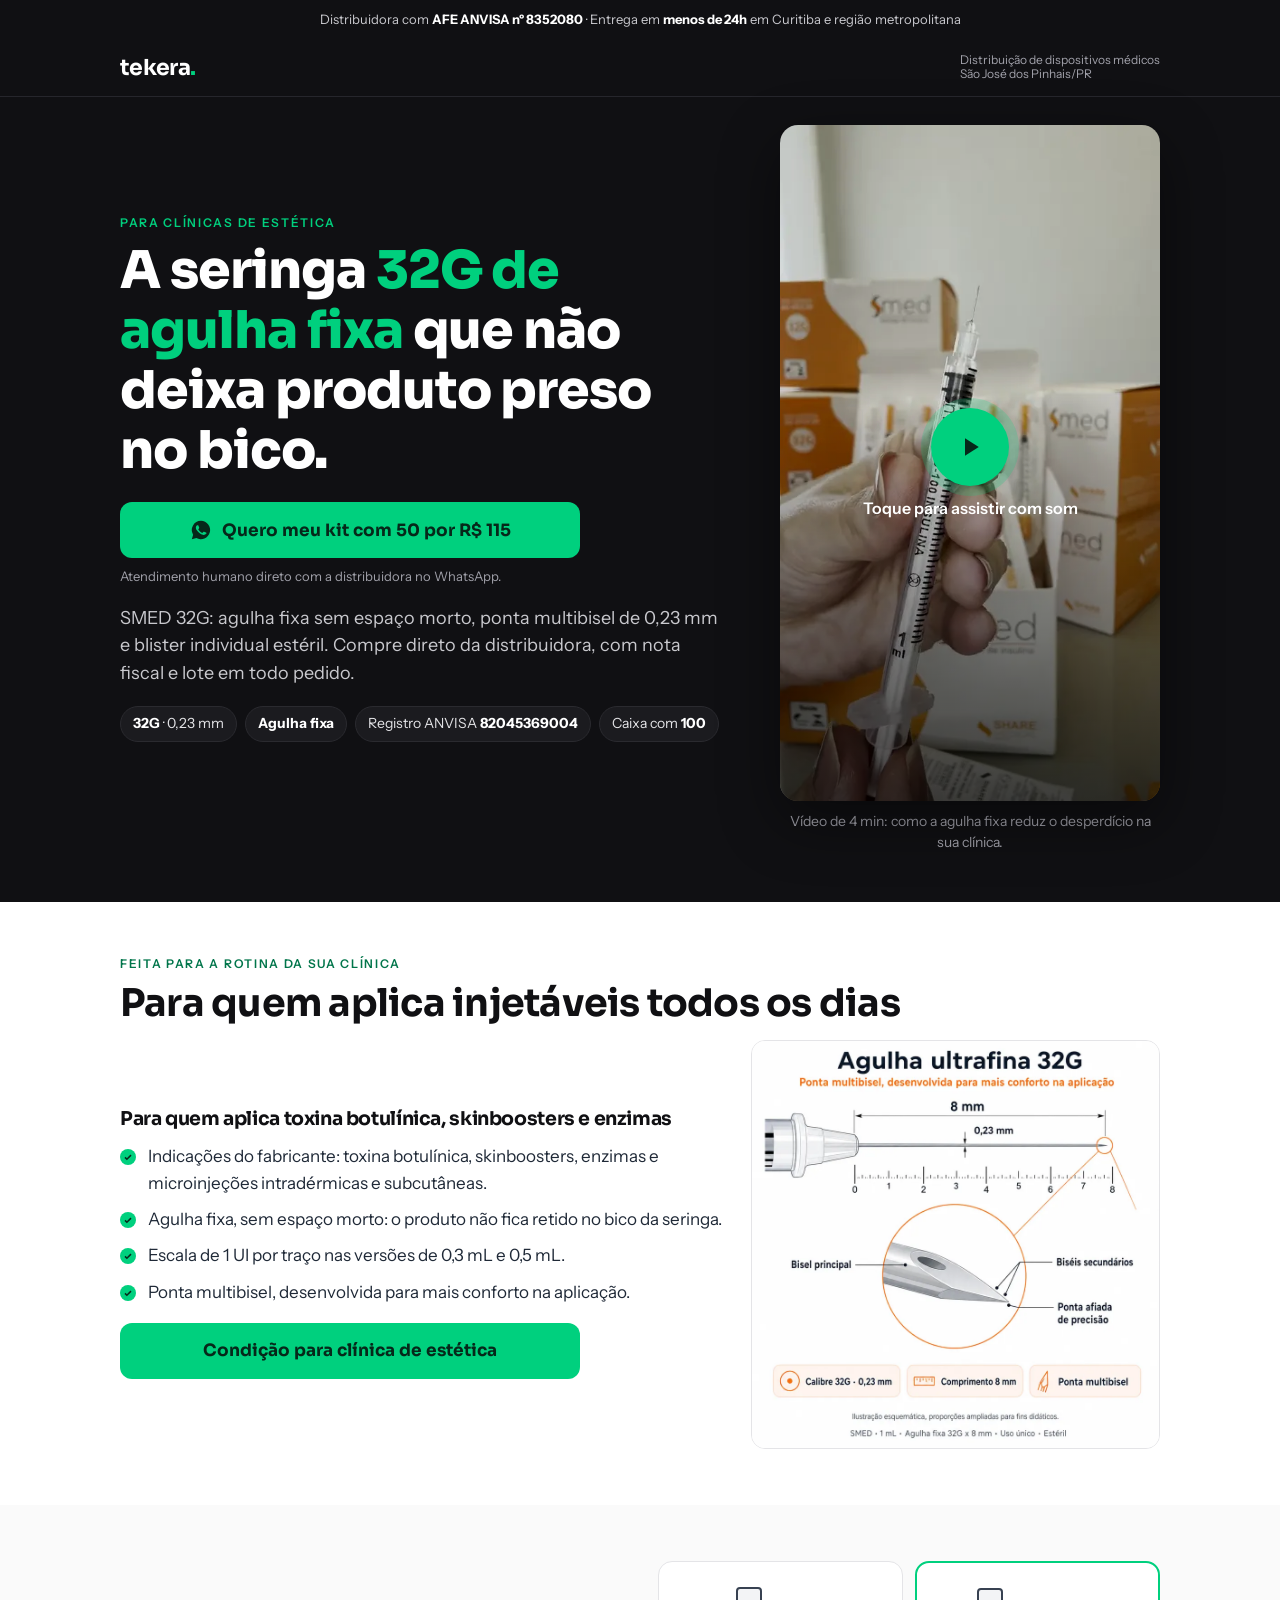
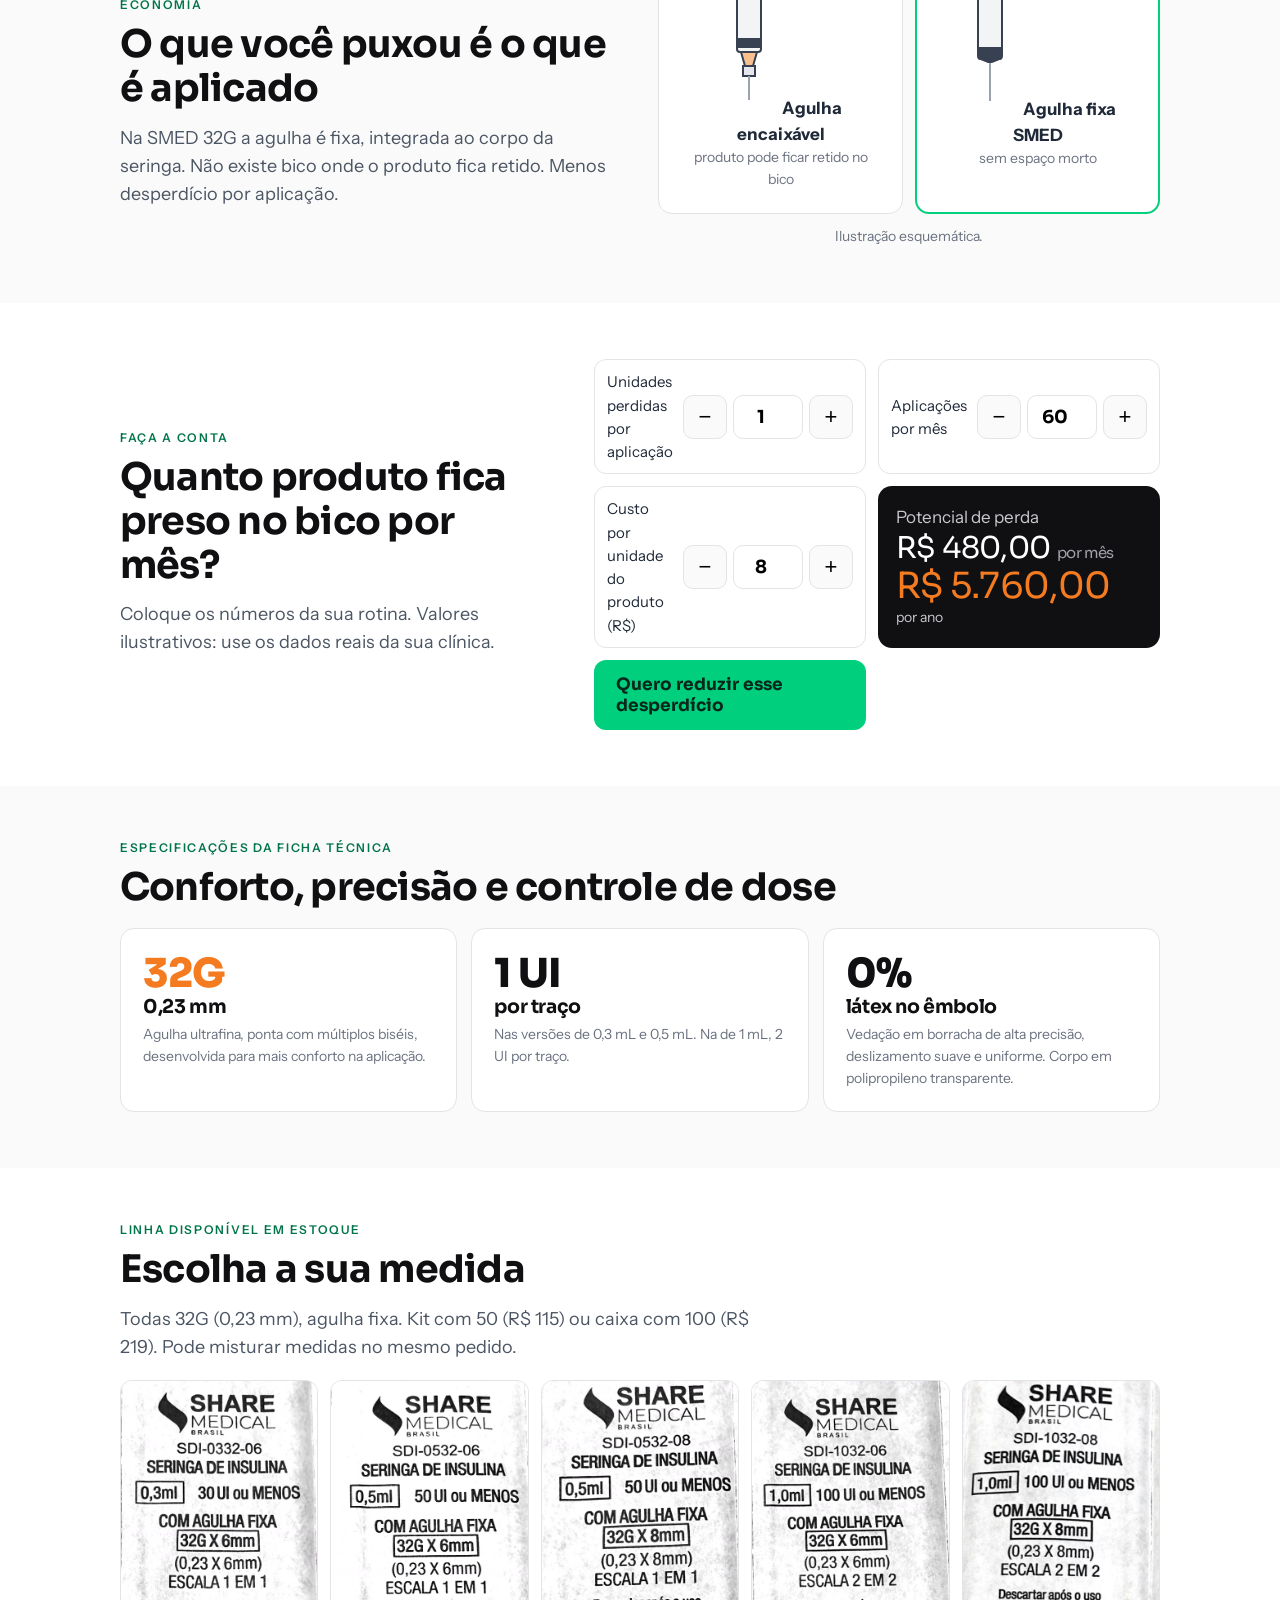
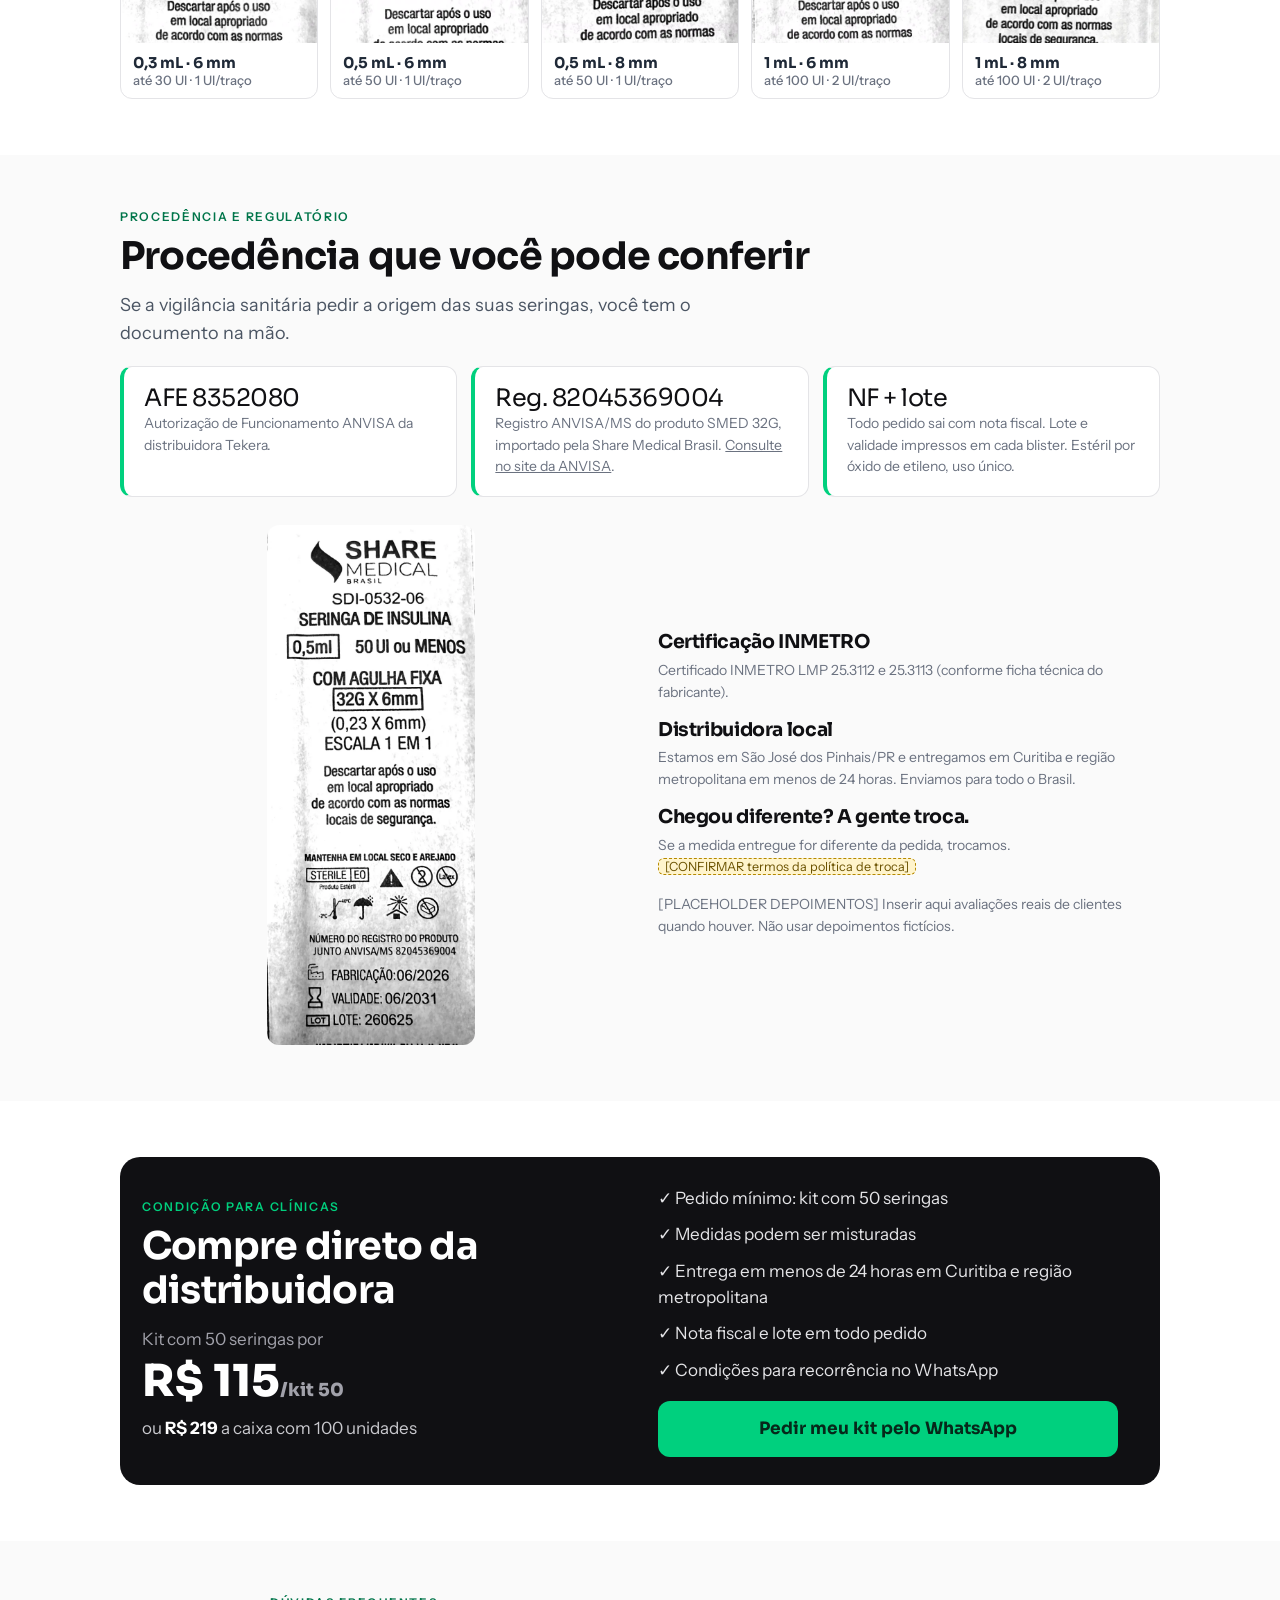
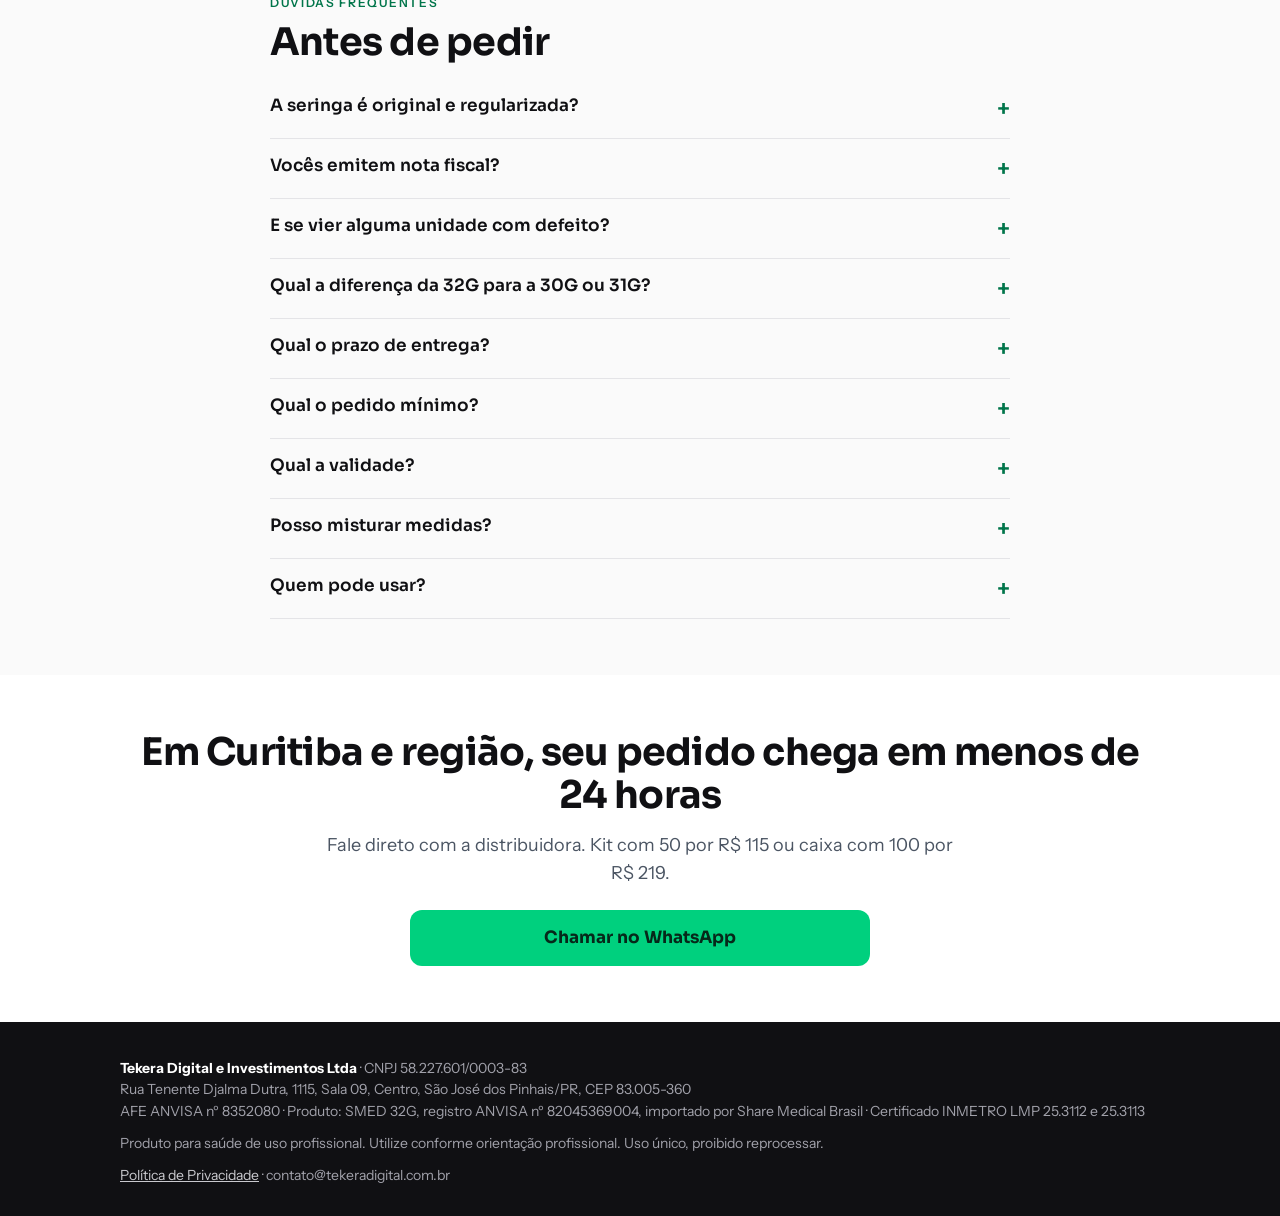
==== seringas/index.html @ 7190fa01 "Tekera + VSL Serignas VSL Seringas" ====
<!doctype html>
<html lang="pt-BR">
<head>
<meta charset="utf-8">
<meta name="viewport" content="width=device-width, initial-scale=1, viewport-fit=cover">
<title>Seringa SMED 32G com agulha fixa para clínicas de estética | Tekera</title>
<meta name="description" content="Seringa SMED 32G com agulha fixa, sem espaço morto. Distribuidora com AFE ANVISA em São José dos Pinhais/PR. Kit com 50 por R$ 115. Entrega em menos de 24 horas em Curitiba e região.">
<!-- Remova a linha abaixo quando sair da fase de teste -->
<meta name="robots" content="noindex, nofollow">
<meta property="og:title" content="Seringa SMED 32G com agulha fixa | Tekera">
<meta property="og:description" content="Agulha fixa 32G, sem espaço morto. Distribuidora com AFE ANVISA. Atendimento B2B no WhatsApp.">
<meta property="og:image" content="https://tekeradigital.com.br/seringas/assets/og-image.jpg">
<meta property="og:type" content="website">
<meta name="theme-color" content="#101013">
<link rel="preconnect" href="https://fonts.googleapis.com"><link rel="preconnect" href="https://fonts.gstatic.com" crossorigin>
<link href="https://fonts.googleapis.com/css2?family=Sora:wght@600;700;800&family=Instrument+Sans:wght@400;500;600&display=swap" rel="stylesheet">
<link rel="preload" as="image" href="assets/video-poster.webp">

<!-- ============ CONFIGURAÇÃO (edite só aqui) ============ -->
<script>
window.TEKERA = {
  whatsappNumber: "5541984859696",   // formato 55DDDNUMERO
  video: { provider: "youtube", id: "i_H6yzQlGIk" }, // VSL vertical 1080x1920, 4min29s, YouTube não listado
  metaPixelId: "1822961628838869",   // Pixel Tekera VSL
  ga4Id: "",                         // opcional, ex.: "G-XXXXXXX"
  mensagens: {
    geral:    "Olá! Tenho clínica de estética e quero o kit com 50 seringas SMED 32G (R$ 115).",
    estetica: "Olá! Tenho clínica de estética e quero o kit com 50 seringas SMED 32G (R$ 115)."
  }
};
</script>
<!-- ============ META PIXEL (carrega só se metaPixelId estiver preenchido) ============ -->
<script>
(function(){var id=window.TEKERA.metaPixelId;if(!id)return;
!function(f,b,e,v,n,t,s){if(f.fbq)return;n=f.fbq=function(){n.callMethod?n.callMethod.apply(n,arguments):n.queue.push(arguments)};if(!f._fbq)f._fbq=n;n.push=n;n.loaded=!0;n.version='2.0';n.queue=[];t=b.createElement(e);t.async=!0;t.src=v;s=b.getElementsByTagName(e)[0];s.parentNode.insertBefore(t,s)}(window,document,'script','https://connect.facebook.net/en_US/fbevents.js');
fbq('init',id);fbq('track','PageView');})();
</script>
<!-- GA4 opcional: carregado pelo script no fim da página se ga4Id estiver preenchido -->

<style>
:root{--ink:#101013;--ink2:#1B1B1F;--text:#1F2937;--text2:#4B5563;--muted:#6B7280;--line:#E4E4E7;--soft:#FAFAFA;
--green:#00D07E;--green-d:#00754A;--orange:#F47B20;--orange-l:#FEF0E6;--r:14px}
*{box-sizing:border-box;margin:0;padding:0}
html{scroll-behavior:smooth;-webkit-text-size-adjust:100%}
body{font-family:'Instrument Sans',system-ui,-apple-system,Segoe UI,Roboto,sans-serif;color:var(--text);background:#fff;line-height:1.55;font-size:17px;padding-bottom:84px}
h1,h2,h3,.num{font-family:'Sora',system-ui,sans-serif;color:var(--ink);line-height:1.15;letter-spacing:-.02em}
h2{font-size:clamp(26px,5.5vw,38px);margin-bottom:14px}
h3{font-size:19px;margin-bottom:6px}
img{max-width:100%;height:auto;display:block}
a{color:inherit}
.wrap{max-width:1080px;margin:0 auto;padding:0 20px}
section{padding:56px 0}
.eyebrow{font:600 12px/1 'Instrument Sans',sans-serif;letter-spacing:.14em;text-transform:uppercase;color:var(--green-d);margin-bottom:12px;display:block}
.lead{color:var(--text2);font-size:18px;max-width:640px}
.ph{background:#FFF4CC;border:1px dashed #B58900;color:#6B5200;border-radius:6px;padding:0 6px;font-size:.9em;white-space:nowrap}
/* topbar */
.top{background:var(--ink);color:#C9C9CE;font-size:13px;text-align:center;padding:9px 12px}
.top b{color:#fff}
.nav{background:var(--ink);border-bottom:1px solid #26262C}
.nav .wrap{display:flex;align-items:center;justify-content:space-between;height:58px}
.logo{font:700 22px 'Sora',sans-serif;color:#fff;text-decoration:none;letter-spacing:-.03em}
.logo span{color:var(--green)}
.nav small{color:#A1A1AA;font-size:12px;display:block;line-height:1.2}
/* hero */
.hero{background:var(--ink);color:#E4E4E7;padding:28px 0 48px}
.hero .grid{display:grid;gap:22px;align-items:center}
.hero h1{color:#fff;font-size:clamp(30px,7.2vw,52px);font-weight:800}
.hero h1 em{font-style:normal;color:var(--green)}
.hero p.sub{color:#C9C9CE;font-size:18px;margin:14px 0 18px}
.chips{display:flex;flex-wrap:wrap;gap:8px;margin-bottom:20px}
.chip{border:1px solid #2A2A2F;background:var(--ink2);color:#E4E4E7;border-radius:999px;padding:6px 12px;font-size:14px}
.chip b{color:#fff}
.player{position:relative;width:100%;max-width:min(100%,calc(56svh * 9 / 16));margin:0 auto;aspect-ratio:9/16;border-radius:18px;overflow:hidden;background:#000;box-shadow:0 20px 60px rgba(0,0,0,.45)}
.player img{width:100%;height:100%;object-fit:cover;object-position:center;opacity:.85}
.player button{position:absolute;inset:0;border:0;background:linear-gradient(180deg,rgba(0,0,0,0) 40%,rgba(0,0,0,.7));cursor:pointer;color:#fff;display:flex;flex-direction:column;align-items:center;justify-content:center;gap:12px;font:600 16px 'Instrument Sans',sans-serif}
.play{width:78px;height:78px;border-radius:50%;background:var(--green);display:grid;place-items:center;box-shadow:0 0 0 10px rgba(0,208,126,.2)}
.player iframe{position:absolute;inset:0;width:100%;height:100%;border:0}
.vnote{color:#A1A1AA;font-size:14px;text-align:center;margin-top:10px}
/* buttons */
.btn{display:flex;align-items:center;justify-content:center;gap:10px;min-height:56px;padding:14px 22px;border-radius:12px;background:var(--green);color:#06281A;font:700 17px 'Sora',sans-serif;text-decoration:none;border:0;cursor:pointer;width:100%;max-width:460px;transition:transform .15s}
.btn:hover{transform:translateY(-1px)}
.btn svg{flex:none}
.btn.ghost{background:transparent;color:var(--ink);border:1.5px solid var(--ink)}
.micro{font-size:13px;color:#A1A1AA;margin-top:8px}
/* cards */
.cards{display:grid;gap:14px}
.card{border:1px solid var(--line);border-radius:var(--r);padding:22px;background:#fff}
.card .num{font-size:40px;font-weight:800}
.card .num.o{color:var(--orange)}
.muted{color:var(--muted);font-size:14px}
.soft{background:var(--soft)}
.pane{display:none}.pane.on{display:grid}
.pane{gap:18px;grid-template-columns:1fr}
.pane ul{list-style:none;display:grid;gap:10px;margin:12px 0 18px}
.pane li{padding-left:28px;position:relative}
.pane li:before{content:"";position:absolute;left:0;top:6px;width:16px;height:16px;border-radius:50%;background:var(--green) url("data:image/svg+xml,%3Csvg xmlns='http://www.w3.org/2000/svg' viewBox='0 0 16 16'%3E%3Cpath d='M4 8.5l2.5 2.5L12 5.5' stroke='%2306281A' stroke-width='2' fill='none'/%3E%3C/svg%3E") center/12px no-repeat}
/* compare */
.cmp{display:grid;grid-template-columns:1fr 1fr;gap:12px}
.cmp .card{text-align:center}
.cmp svg{margin:0 auto 10px}
.cmp .good{border:2px solid var(--green)}
/* specs */
.sizes{display:grid;grid-template-columns:repeat(2,1fr);gap:12px}
.size{border:1px solid var(--line);border-radius:12px;overflow:hidden;background:#fff}
.size img{aspect-ratio:3/4;object-fit:cover;object-position:top;width:100%}
.size div{padding:10px 12px;font:700 15px 'Sora',sans-serif}
.size small{display:block;font:500 13px 'Instrument Sans',sans-serif;color:var(--muted)}
/* authority */
.auth{display:grid;gap:14px}
.seal{border:1px solid var(--line);border-left:4px solid var(--green);border-radius:12px;padding:18px 20px;background:#fff}
.seal .num{font-size:24px}
/* offer */
.offer{background:var(--ink);color:#E4E4E7;border-radius:20px;padding:28px 22px}
.offer h2{color:#fff}
.price{font:800 44px 'Sora',sans-serif;color:#fff}
.offer table{width:100%;border-collapse:collapse;margin:16px 0;font-size:15px}
.offer td,.offer th{padding:10px 8px;border-bottom:1px solid #2A2A2F;text-align:left}
.offer th{color:#A1A1AA;font-weight:500;font-size:13px}
/* faq */
details{border-bottom:1px solid var(--line);padding:16px 0}
summary{font:600 17px 'Sora',sans-serif;color:var(--ink);cursor:pointer;list-style:none;display:flex;justify-content:space-between;gap:12px}
summary:after{content:"+";font-size:22px;color:var(--green-d)}
details[open] summary:after{content:"–"}
details p{margin-top:10px;color:var(--text2)}
/* calc */
.calc{display:grid;gap:12px}
.field{display:flex;align-items:center;justify-content:space-between;gap:10px;border:1px solid var(--line);border-radius:12px;padding:10px 12px;background:#fff}
.field label{font-size:15px}
.step{display:flex;align-items:center;gap:6px}
.step button{width:44px;height:44px;border-radius:10px;border:1px solid var(--line);background:var(--soft);font-size:22px;cursor:pointer}
.step input{width:70px;height:44px;text-align:center;font:700 18px 'Sora',sans-serif;border:1px solid var(--line);border-radius:10px}
.result{border-radius:14px;background:var(--ink);color:#C9C9CE;padding:18px}
.result .num{color:#fff;font-size:30px}
.result .num.y{color:var(--orange);font-size:36px}
/* footer */
footer{background:var(--ink);color:#A1A1AA;font-size:14px;padding:36px 0 30px}
footer b{color:#fff}
footer a{color:#C9C9CE}
/* sticky */
.sticky{position:fixed;left:8px;right:8px;bottom:max(8px,env(safe-area-inset-bottom));z-index:50;transition:transform .25s,opacity .25s}
.sticky .btn{max-width:none;box-shadow:0 10px 30px rgba(0,0,0,.25)}
.sticky.hide{transform:translateY(130%);opacity:0;pointer-events:none}
@media(min-width:860px){
  body{padding-bottom:0}
  .hero .grid{grid-template-columns:1fr 380px;column-gap:56px;grid-template-areas:'t v' 'c v'}.hero .player{max-width:380px}.hero .hc .sub{margin-top:18px}.hero .ht{grid-area:t;align-self:end}.hero .hv{grid-area:v}.hero .hc{grid-area:c;align-self:start}
  .cards.c3{grid-template-columns:repeat(3,1fr)}
  .pane{grid-template-columns:1.2fr .8fr;align-items:center}
  .sizes{grid-template-columns:repeat(5,1fr)}
  .auth{grid-template-columns:1fr 1fr 1fr}
  .two{display:grid;grid-template-columns:1fr 1fr;gap:36px;align-items:center}
  .calc{grid-template-columns:1fr 1fr}
  .sticky{left:auto;right:24px;bottom:24px;width:340px}
}
@media(prefers-reduced-motion:reduce){*{transition:none!important;scroll-behavior:auto!important}}
</style>
</head>
<body>

<div class="top">Distribuidora com <b>AFE ANVISA nº 8352080</b> · Entrega em <b>menos de 24h</b> em Curitiba e região metropolitana</div>
<header class="nav"><div class="wrap">
  <a class="logo" href="https://tekeradigital.com.br">tekera<span>.</span></a>
  <small>Distribuição de dispositivos médicos<br>São José dos Pinhais/PR</small>
</div></header>

<!-- HERO + VSL -->
<section class="hero" id="topo">
 <div class="wrap grid">
  <div class="ht">
   <span class="eyebrow" style="color:var(--green)">Para clínicas de estética</span>
   <h1>A seringa <em>32G de agulha fixa</em> que não deixa produto preso no bico.</h1>
  </div>
  <div class="hv">
   <div class="player" id="player">
     <img src="assets/video-poster.webp" width="540" height="960" alt="Seringa SMED 32G na mão, com caixas ao fundo" fetchpriority="high">
     <button type="button" id="playbtn" aria-label="Assistir ao vídeo"><span class="play"><svg width="30" height="30" viewBox="0 0 24 24" fill="#06281A"><path d="M8 5v14l11-7z"/></svg></span>Toque para assistir com som</button>
   </div>
   <p class="vnote">Vídeo de 4 min: como a agulha fixa reduz o desperdício na sua clínica.</p>
  </div>
  <div class="hc">
   <a class="btn" id="cta-hero" data-publico="geral" href="#" target="_blank" rel="noopener">
     <svg width="22" height="22" viewBox="0 0 24 24" fill="#06281A" aria-hidden="true"><path d="M12 2a10 10 0 0 0-8.6 15.1L2 22l5-1.3A10 10 0 1 0 12 2zm5.3 14.1c-.2.6-1.3 1.2-1.8 1.2-.5.1-1 .2-3.3-.7-2.8-1.1-4.5-4-4.7-4.2-.1-.2-1.1-1.5-1.1-2.9s.7-2 1-2.3c.2-.3.5-.3.7-.3h.5c.2 0 .4 0 .6.5l.8 2c.1.2.1.4 0 .5l-.4.6-.4.4c-.1.2-.3.3-.1.6.2.3.8 1.3 1.7 2.1 1.2 1 2.1 1.4 2.4 1.5.3.1.5.1.6-.1l.9-1c.2-.3.4-.2.7-.1l2 .9c.3.1.5.2.5.3.1.2.1.6-.1 1z"/></svg>
     Quero meu kit com 50 por R$ 115</a>
   <p class="micro">Atendimento humano direto com a distribuidora no WhatsApp.</p>
   <p class="sub">SMED 32G: agulha fixa sem espaço morto, ponta multibisel de 0,23 mm e blister individual estéril. Compre direto da distribuidora, com nota fiscal e lote em todo pedido.</p>
   <div class="chips"><span class="chip"><b>32G</b> · 0,23 mm</span><span class="chip"><b>Agulha fixa</b></span><span class="chip">Registro ANVISA <b>82045369004</b></span><span class="chip">Caixa com <b>100</b></span></div>

  </div>
 </div>
</section>

<!-- PARA CLÍNICAS DE ESTÉTICA -->
<section id="estetica">
 <div class="wrap">
  <span class="eyebrow">Feita para a rotina da sua clínica</span>
  <h2>Para quem aplica injetáveis todos os dias</h2>
  <div class="pane on">
   <div>
    <h3>Para quem aplica toxina botulínica, skinboosters e enzimas</h3>
    <ul>
     <li>Indicações do fabricante: toxina botulínica, skinboosters, enzimas e microinjeções intradérmicas e subcutâneas.</li>
     <li>Agulha fixa, sem espaço morto: o produto não fica retido no bico da seringa.</li>
     <li>Escala de 1 UI por traço nas versões de 0,3 mL e 0,5 mL.</li>
     <li>Ponta multibisel, desenvolvida para mais conforto na aplicação.</li>
    </ul>
    <a class="btn" id="cta-estetica" data-publico="estetica" href="#" target="_blank" rel="noopener">Condição para clínica de estética</a>
   </div>
   <img src="assets/agulha-32g.webp" width="900" height="900" loading="lazy" alt="Infográfico da agulha 32G com 0,23 mm e ponta multibisel" style="border-radius:14px;border:1px solid var(--line)">
  </div>
 </div>
</section>

<!-- SEM ESPAÇO MORTO -->
<section class="soft" id="espaco-morto">
 <div class="wrap two">
  <div>
   <span class="eyebrow">Economia</span>
   <h2>O que você puxou é o que é aplicado</h2>
   <p class="lead">Na SMED 32G a agulha é fixa, integrada ao corpo da seringa. Não existe bico onde o produto fica retido. Menos desperdício por aplicação.</p>
  </div>
  <div class="cmp">
   <div class="card">
    <svg width="60" height="120" viewBox="0 0 60 120" aria-hidden="true"><rect x="18" y="4" width="24" height="64" rx="3" fill="#F3F4F6" stroke="#374151" stroke-width="2"/><rect x="18" y="54" width="24" height="10" fill="#374151"/><path d="M22 68h16l-4 14h-8z" fill="#F9C08F" stroke="#374151" stroke-width="2"/><rect x="24" y="82" width="12" height="10" fill="#E5E7EB" stroke="#374151" stroke-width="2"/><line x1="30" y1="92" x2="30" y2="116" stroke="#9CA3AF" stroke-width="2"/></svg>
    <b>Agulha encaixável</b><p class="muted">produto pode ficar retido no bico</p>
   </div>
   <div class="card good">
    <svg width="60" height="120" viewBox="0 0 60 120" aria-hidden="true"><rect x="18" y="4" width="24" height="70" rx="3" fill="#F3F4F6" stroke="#374151" stroke-width="2"/><path d="M18 62h24v12l-10 4h-4l-10-4z" fill="#374151"/><line x1="30" y1="78" x2="30" y2="116" stroke="#9CA3AF" stroke-width="2"/></svg>
    <b>Agulha fixa SMED</b><p class="muted">sem espaço morto</p>
   </div>
   <p class="muted" style="grid-column:1/-1;text-align:center">Ilustração esquemática.</p>
  </div>
 </div>
</section>

<!-- CALCULADORA -->
<section id="calculadora">
 <div class="wrap two">
  <div>
   <span class="eyebrow">Faça a conta</span>
   <h2>Quanto produto fica preso no bico por mês?</h2>
   <p class="lead">Coloque os números da sua rotina. Valores ilustrativos: use os dados reais da sua clínica.</p>
  </div>
  <div class="calc">
   <div class="field"><label for="c1">Unidades perdidas por aplicação</label><div class="step"><button type="button" data-d="-1" data-t="c1" aria-label="Diminuir">−</button><input id="c1" type="number" inputmode="decimal" value="1" min="0" step="1"><button type="button" data-d="1" data-t="c1" aria-label="Aumentar">+</button></div></div>
   <div class="field"><label for="c2">Aplicações por mês</label><div class="step"><button type="button" data-d="-10" data-t="c2" aria-label="Diminuir">−</button><input id="c2" type="number" inputmode="numeric" value="60" min="0" step="10"><button type="button" data-d="10" data-t="c2" aria-label="Aumentar">+</button></div></div>
   <div class="field"><label for="c3">Custo por unidade do produto (R$)</label><div class="step"><button type="button" data-d="-1" data-t="c3" aria-label="Diminuir">−</button><input id="c3" type="number" inputmode="decimal" value="8" min="0" step="1"><button type="button" data-d="1" data-t="c3" aria-label="Aumentar">+</button></div></div>
   <div class="result" aria-live="polite"><p>Potencial de perda</p><p class="num" id="r-mes">R$ 480,00 <small style="font-size:15px;color:#A1A1AA">por mês</small></p><p class="num y" id="r-ano">R$ 5.760,00</p><p style="font-size:14px">por ano</p></div>
   <a class="btn" id="cta-calc" data-publico="estetica" href="#" target="_blank" rel="noopener">Quero reduzir esse desperdício</a>
  </div>
 </div>
</section>

<!-- ESPECIFICAÇÕES -->
<section class="soft" id="specs">
 <div class="wrap">
  <span class="eyebrow">Especificações da ficha técnica</span>
  <h2>Conforto, precisão e controle de dose</h2>
  <div class="cards c3" style="margin-top:18px">
   <div class="card"><div class="num o">32G</div><h3>0,23 mm</h3><p class="muted">Agulha ultrafina, ponta com múltiplos biséis, desenvolvida para mais conforto na aplicação.</p></div>
   <div class="card"><div class="num">1 UI</div><h3>por traço</h3><p class="muted">Nas versões de 0,3 mL e 0,5 mL. Na de 1 mL, 2 UI por traço.</p></div>
   <div class="card"><div class="num">0%</div><h3>látex no êmbolo</h3><p class="muted">Vedação em borracha de alta precisão, deslizamento suave e uniforme. Corpo em polipropileno transparente.</p></div>
  </div>
 </div>
</section>

<!-- MEDIDAS -->
<section id="medidas">
 <div class="wrap">
  <span class="eyebrow">Linha disponível em estoque</span>
  <h2>Escolha a sua medida</h2>
  <p class="lead">Todas 32G (0,23 mm), agulha fixa. Kit com 50 (R$ 115) ou caixa com 100 (R$ 219). Pode misturar medidas no mesmo pedido.</p>
  <div class="sizes" style="margin-top:18px">
   <div class="size"><img src="assets/rotulo-03x6.webp" width="480" height="656" loading="lazy" alt="Rótulo SMED 0,3 mL 32G x 6 mm"><div>0,3 mL · 6 mm<small>até 30 UI · 1 UI/traço</small></div></div>
   <div class="size"><img src="assets/rotulo-05x6.webp" width="480" height="665" loading="lazy" alt="Rótulo SMED 0,5 mL 32G x 6 mm"><div>0,5 mL · 6 mm<small>até 50 UI · 1 UI/traço</small></div></div>
   <div class="size"><img src="assets/rotulo-05x8.webp" width="480" height="669" loading="lazy" alt="Rótulo SMED 0,5 mL 32G x 8 mm"><div>0,5 mL · 8 mm<small>até 50 UI · 1 UI/traço</small></div></div>
   <div class="size"><img src="assets/rotulo-1x6.webp" width="480" height="649" loading="lazy" alt="Rótulo SMED 1 mL 32G x 6 mm"><div>1 mL · 6 mm<small>até 100 UI · 2 UI/traço</small></div></div>
   <div class="size"><img src="assets/rotulo-1x8.webp" width="480" height="634" loading="lazy" alt="Rótulo SMED 1 mL 32G x 8 mm"><div>1 mL · 8 mm<small>até 100 UI · 2 UI/traço</small></div></div>
  </div>
 </div>
</section>

<!-- PROCEDÊNCIA -->
<section class="soft" id="procedencia">
 <div class="wrap">
  <span class="eyebrow">Procedência e regulatório</span>
  <h2>Procedência que você pode conferir</h2>
  <p class="lead">Se a vigilância sanitária pedir a origem das suas seringas, você tem o documento na mão.</p>
  <div class="auth" style="margin-top:18px">
   <div class="seal"><div class="num">AFE 8352080</div><p class="muted">Autorização de Funcionamento ANVISA da distribuidora Tekera.</p></div>
   <div class="seal"><div class="num">Reg. 82045369004</div><p class="muted">Registro ANVISA/MS do produto SMED 32G, importado pela Share Medical Brasil. <a href="https://consultas.anvisa.gov.br/#/saude/" target="_blank" rel="noopener">Consulte no site da ANVISA</a>.</p></div>
   <div class="seal"><div class="num">NF + lote</div><p class="muted">Todo pedido sai com nota fiscal. Lote e validade impressos em cada blister. Estéril por óxido de etileno, uso único.</p></div>
  </div>
  <div class="two" style="margin-top:28px">
   <img src="assets/rotulo-blister.webp" width="600" height="1504" loading="lazy" alt="Rótulo real do blister SMED com registro ANVISA, lote e validade" style="max-height:520px;width:auto;margin:0 auto;border-radius:12px">
   <div>
    <h3>Certificação INMETRO</h3><p class="muted" style="margin-bottom:16px">Certificado INMETRO LMP 25.3112 e 25.3113 (conforme ficha técnica do fabricante).</p>
    <h3>Distribuidora local</h3><p class="muted" style="margin-bottom:16px">Estamos em São José dos Pinhais/PR e entregamos em Curitiba e região metropolitana em menos de 24 horas. Enviamos para todo o Brasil.</p>
    <h3>Chegou diferente? A gente troca.</h3><p class="muted">Se a medida entregue for diferente da pedida, trocamos. <span class="ph">[CONFIRMAR termos da política de troca]</span></p>
    <p class="muted" style="margin-top:16px">[PLACEHOLDER DEPOIMENTOS] Inserir aqui avaliações reais de clientes quando houver. Não usar depoimentos fictícios.</p>
   </div>
  </div>
 </div>
</section>

<!-- OFERTA -->
<section id="oferta">
 <div class="wrap">
  <div class="offer two">
   <div>
    <span class="eyebrow" style="color:var(--green)">Condição para clínicas</span>
    <h2>Compre direto da distribuidora</h2>
    <p style="color:#A1A1AA">Kit com 50 seringas por</p>
    <p class="price">R$ 115<span style="font-size:18px;color:#A1A1AA">/kit 50</span></p>
    <p style="color:#C9C9CE;margin-top:6px">ou <b style="color:#fff">R$ 219</b> a caixa com 100 unidades</p>
   </div>
   <div>
    <ul style="list-style:none;display:grid;gap:10px;margin-bottom:18px">
     <li>✓ Pedido mínimo: kit com 50 seringas</li>
     <li>✓ Medidas podem ser misturadas</li>
     <li>✓ Entrega em menos de 24 horas em Curitiba e região metropolitana</li>
     <li>✓ Nota fiscal e lote em todo pedido</li>
     <li>✓ Condições para recorrência no WhatsApp</li>
    </ul>
    <a class="btn" id="cta-oferta" data-publico="geral" href="#" target="_blank" rel="noopener">Pedir meu kit pelo WhatsApp</a>
   </div>
  </div>
 </div>
</section>

<!-- FAQ -->
<section class="soft" id="faq">
 <div class="wrap" style="max-width:780px">
  <span class="eyebrow">Dúvidas frequentes</span>
  <h2>Antes de pedir</h2>
  <details><summary>A seringa é original e regularizada?</summary><p>Sim. Produto SMED com registro ANVISA/MS nº 82045369004, importado pela Share Medical Brasil, e distribuído pela Tekera, com AFE ANVISA nº 8352080. O registro pode ser consultado no site da ANVISA.</p></details>
  <details><summary>Vocês emitem nota fiscal?</summary><p>Sim. Todo pedido sai com nota fiscal e registro de lote.</p></details>
  <details><summary>E se vier alguma unidade com defeito?</summary><p>Cada seringa vem em blister individual estéril. Se houver qualquer problema, fale com a gente pelo WhatsApp com o lote em mãos. <span class="ph">[CONFIRMAR política de troca por defeito]</span></p></details>
  <details><summary>Qual a diferença da 32G para a 30G ou 31G?</summary><p>O número maior indica agulha mais fina: a 32G tem 0,23 mm de diâmetro. Somada à ponta multibisel, foi desenvolvida para mais conforto na aplicação.</p></details>
  <details><summary>Qual o prazo de entrega?</summary><p>Em Curitiba e região metropolitana, em menos de 24 horas. Para outras regiões, consulte prazo e frete pelo WhatsApp.</p></details>
  <details><summary>Qual o pedido mínimo?</summary><p>Kit com 50 seringas, por R$ 115. A caixa com 100 sai por R$ 219. Para compras recorrentes, fale com a gente no WhatsApp.</p></details>
  <details><summary>Qual a validade?</summary><p>Os lotes atuais têm validade impressa em cada blister. <span class="ph">(página original: até 2031, CONFIRMAR)</span></p></details>
  <details><summary>Posso misturar medidas?</summary><p>Sim. Fale com a gente pelo WhatsApp e montamos o seu pedido.</p></details>
  <details><summary>Quem pode usar?</summary><p>Produto para saúde de uso profissional, conforme a ficha técnica. Uso único, descarte em coletor para perfurocortantes.</p></details>
 </div>
</section>

<!-- CTA FINAL -->
<section id="final">
 <div class="wrap" style="text-align:center">
  <h2>Em Curitiba e região, seu pedido chega em menos de 24 horas</h2>
  <p class="lead" style="margin:0 auto 22px">Fale direto com a distribuidora. Kit com 50 por R$ 115 ou caixa com 100 por R$ 219.</p>
  <div style="display:flex;justify-content:center"><a class="btn" id="cta-final" data-publico="geral" href="#" target="_blank" rel="noopener">Chamar no WhatsApp</a></div>
 </div>
</section>

<footer>
 <div class="wrap">
  <p><b>Tekera Digital e Investimentos Ltda</b> · CNPJ 58.227.601/0003-83</p>
  <p>Rua Tenente Djalma Dutra, 1115, Sala 09, Centro, São José dos Pinhais/PR, CEP 83.005-360</p>
  <p>AFE ANVISA nº 8352080 · Produto: SMED 32G, registro ANVISA nº 82045369004, importado por Share Medical Brasil · Certificado INMETRO LMP 25.3112 e 25.3113</p>
  <p style="margin-top:10px">Produto para saúde de uso profissional. Utilize conforme orientação profissional. Uso único, proibido reprocessar.</p>
  <p style="margin-top:10px"><a href="privacidade.html">Política de Privacidade</a> · contato@tekeradigital.com.br</p>
 </div>
</footer>

<div class="sticky" id="sticky"><a class="btn" id="cta-sticky" data-publico="geral" href="#" target="_blank" rel="noopener">
 <svg width="20" height="20" viewBox="0 0 24 24" fill="#06281A" aria-hidden="true"><path d="M12 2a10 10 0 0 0-8.6 15.1L2 22l5-1.3A10 10 0 1 0 12 2z"/></svg>Falar no WhatsApp</a></div>

<script>
(function(){
 var C=window.TEKERA, KEY="tekera_utms", pub="geral";
 function utms(){var o={};try{o=JSON.parse(sessionStorage.getItem(KEY)||"{}")}catch(e){}
  try{var p=new URLSearchParams(location.search);["utm_source","utm_medium","utm_campaign","utm_content","utm_term","publico"].forEach(function(k){if(p.get(k))o[k]=p.get(k)});sessionStorage.setItem(KEY,JSON.stringify(o))}catch(e){}return o}
 var U=utms();
 function link(p){var msg=C.mensagens[p]||C.mensagens.geral; if(U.utm_content)msg+=" [ref: "+U.utm_content+"]";
  return "https://wa.me/"+C.whatsappNumber+"?text="+encodeURIComponent(msg)}
 document.querySelectorAll('a[id^="cta-"]').forEach(function(a){
  function upd(){var p=a.dataset.publico==="geral"?pub:a.dataset.publico;a.href=link(p)}
  upd(); a.addEventListener("mouseenter",upd); a.addEventListener("touchstart",upd,{passive:true});
  a.addEventListener("click",function(){upd();var p=a.dataset.publico==="geral"?pub:a.dataset.publico;
   if(window.fbq)fbq("track","Contact",{content_name:a.id,content_category:p});
   if(window.gtag)gtag("event","whatsapp_click",{button_id:a.id,publico:p});});
 });
 // calculadora
 var brl=new Intl.NumberFormat("pt-BR",{style:"currency",currency:"BRL"});
 function v(id){var x=parseFloat(document.getElementById(id).value);return isFinite(x)&&x>0?x:0}
 function calc(){var m=v("c1")*v("c2")*v("c3");document.getElementById("r-mes").firstChild.nodeValue=brl.format(m)+" ";document.getElementById("r-ano").textContent=brl.format(m*12)}
 document.querySelectorAll(".step button").forEach(function(b){b.addEventListener("click",function(){var i=document.getElementById(b.dataset.t);i.value=Math.max(0,(parseFloat(i.value)||0)+parseFloat(b.dataset.d));calc()})});
 document.querySelectorAll(".calc input").forEach(function(i){i.addEventListener("input",calc)});
 // player (facade: só carrega o iframe no clique)
 var pl=document.getElementById("player"),pv=C.video;
 document.getElementById("playbtn").addEventListener("click",function(){
  if(pv.provider==="none"||!pv.id)return;
  var src=pv.provider==="youtube"?"https://www.youtube-nocookie.com/embed/"+pv.id+"?autoplay=1&rel=0&modestbranding=1&playsinline=1&iv_load_policy=3"
   :"https://player.vimeo.com/video/"+pv.id+"?autoplay=1&title=0&byline=0&portrait=0";
  pl.innerHTML='<iframe src="'+src+'" allow="autoplay; fullscreen; picture-in-picture" allowfullscreen title="Vídeo SMED 32G"></iframe>';
  if(window.fbq)fbq("trackCustom","VideoPlay");
 });
 // sticky some quando há outro CTA na tela
 var st=document.getElementById("sticky"),vis=new Set();
 if("IntersectionObserver" in window){var io=new IntersectionObserver(function(es){es.forEach(function(e){e.isIntersecting?vis.add(e.target):vis.delete(e.target)});st.classList.toggle("hide",vis.size>0)});
  document.querySelectorAll('a[id^="cta-"]:not(#cta-sticky)').forEach(function(a){io.observe(a)})}
 // GA4 opcional
 if(C.ga4Id){var s=document.createElement("script");s.async=1;s.src="https://www.googletagmanager.com/gtag/js?id="+C.ga4Id;document.head.appendChild(s);
  window.dataLayer=window.dataLayer||[];window.gtag=function(){dataLayer.push(arguments)};gtag("js",new Date());gtag("config",C.ga4Id)}
 // ViewContent quando rolar até a oferta
 var of=document.getElementById("oferta"),sent=0;if("IntersectionObserver" in window)new IntersectionObserver(function(es){if(es[0].isIntersecting&&!sent){sent=1;if(window.fbq)fbq("track","ViewContent",{content_name:"oferta"})}}).observe(of);
})();
</script>
</body>
</html>
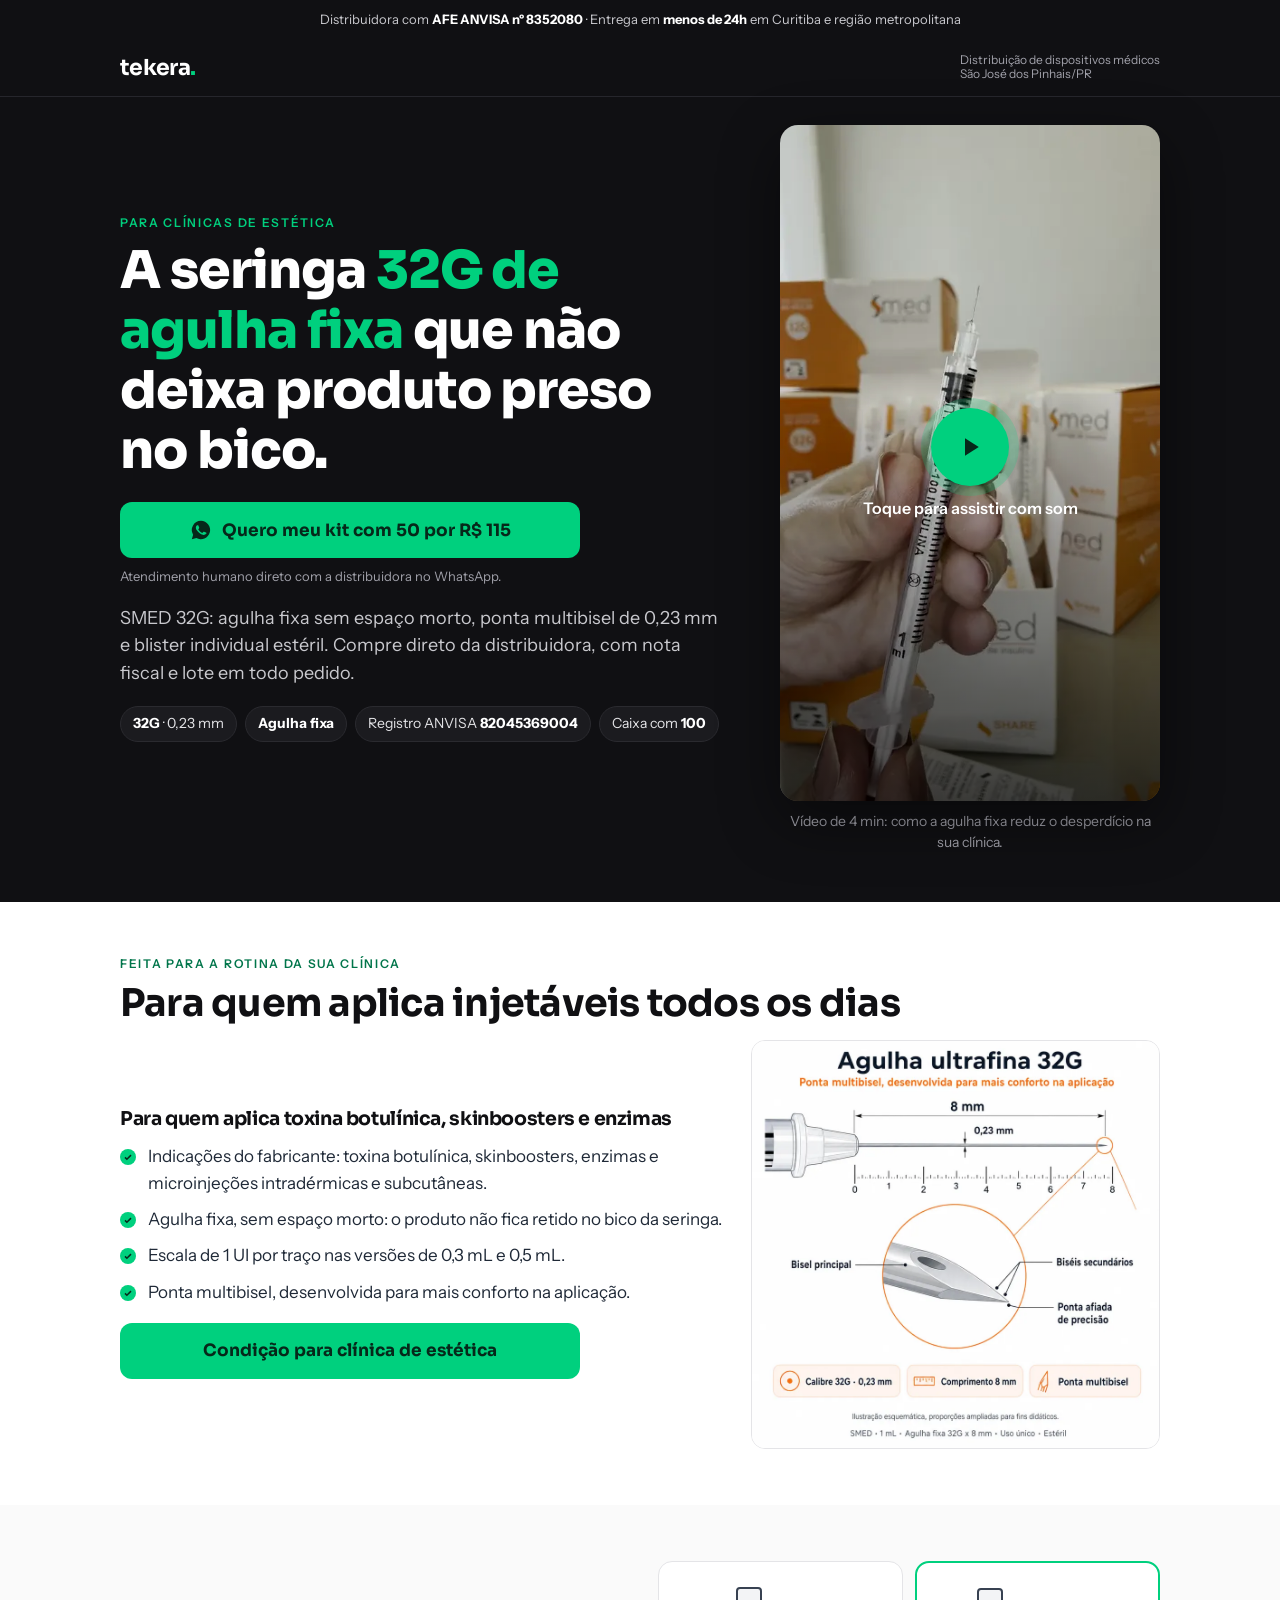
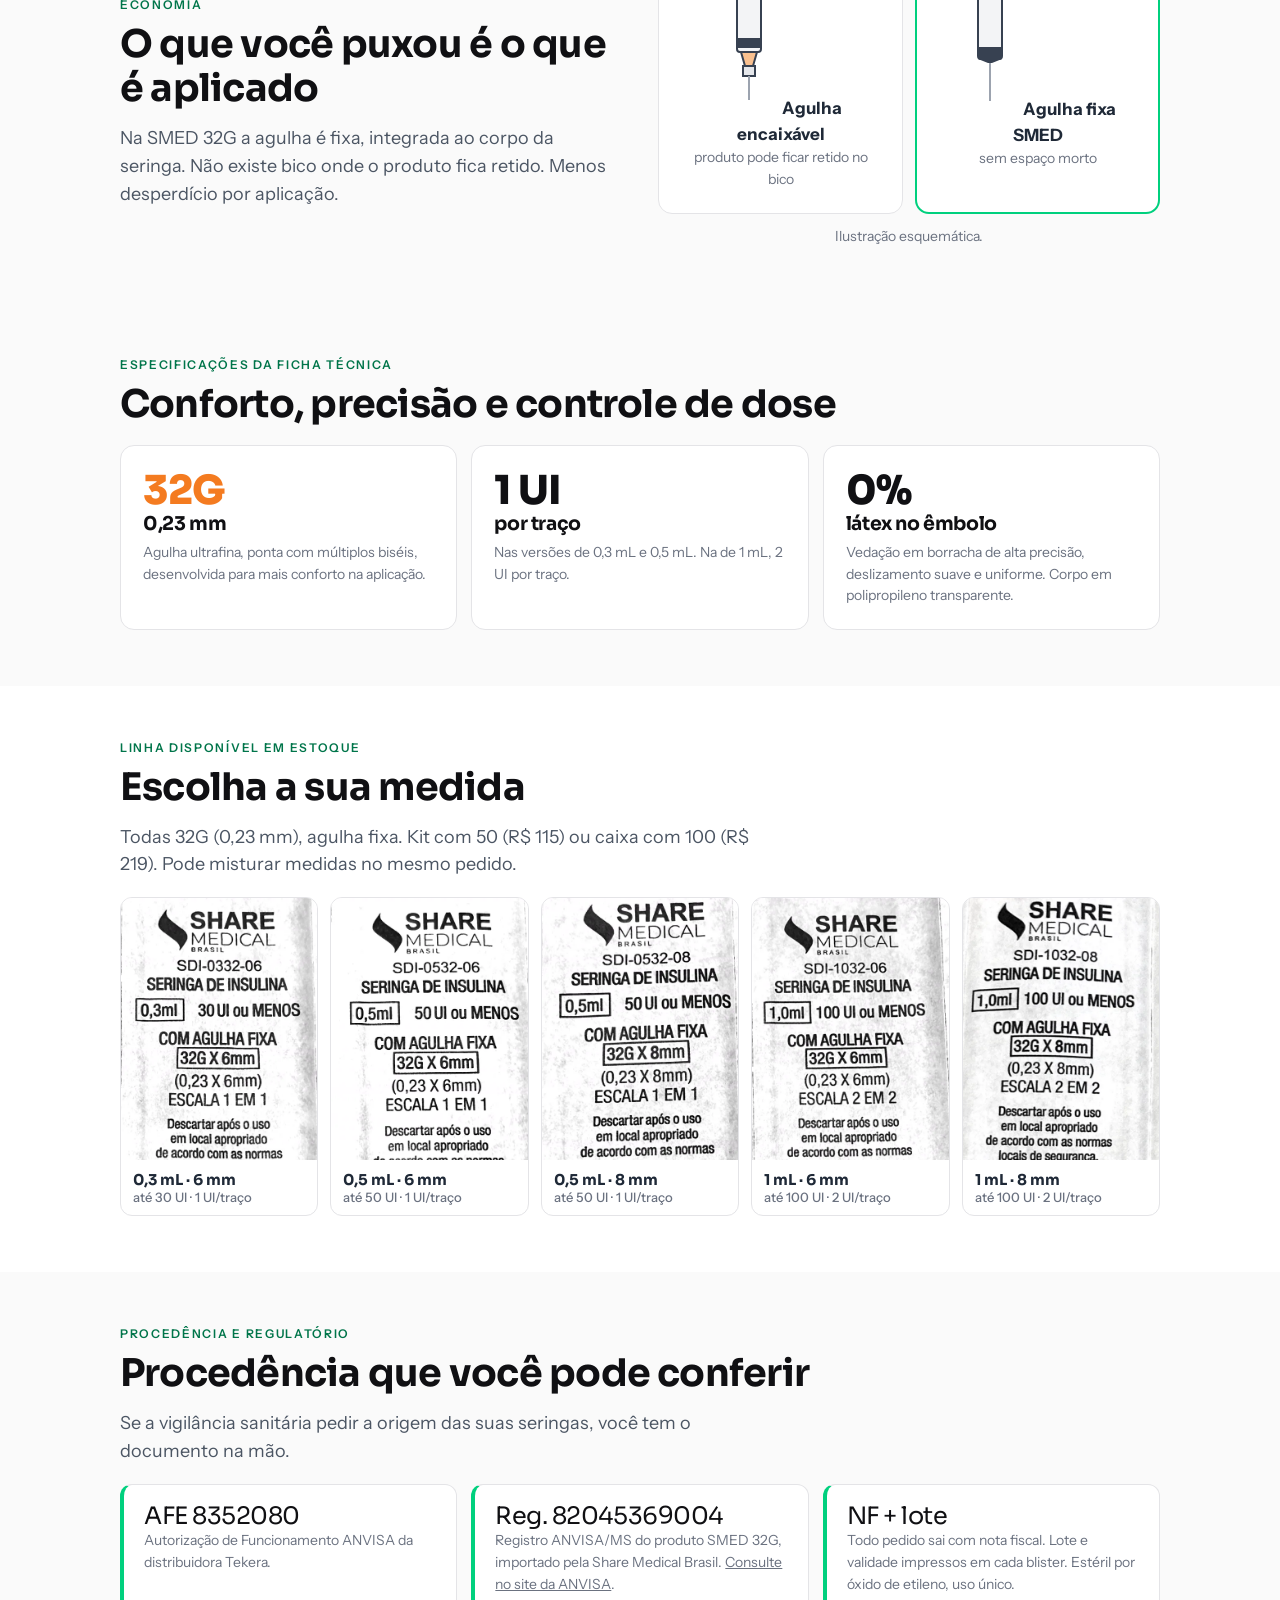
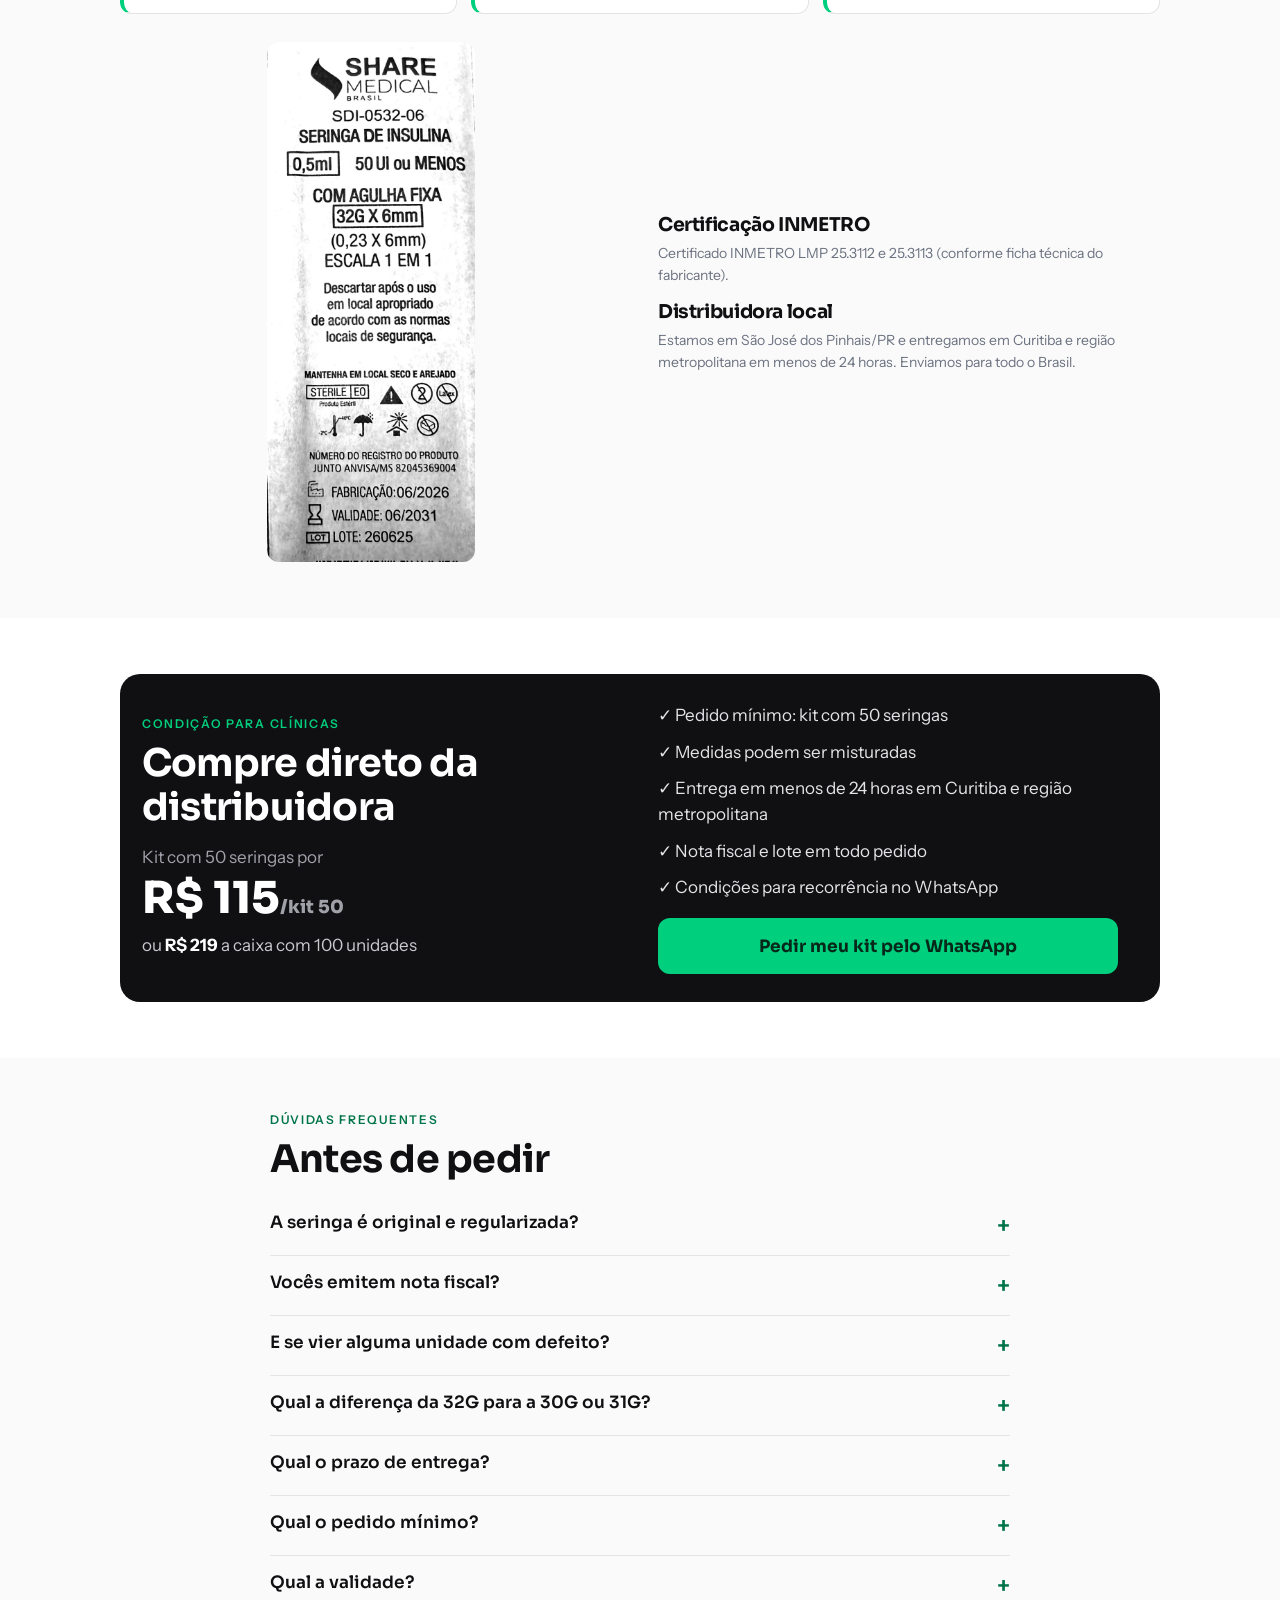
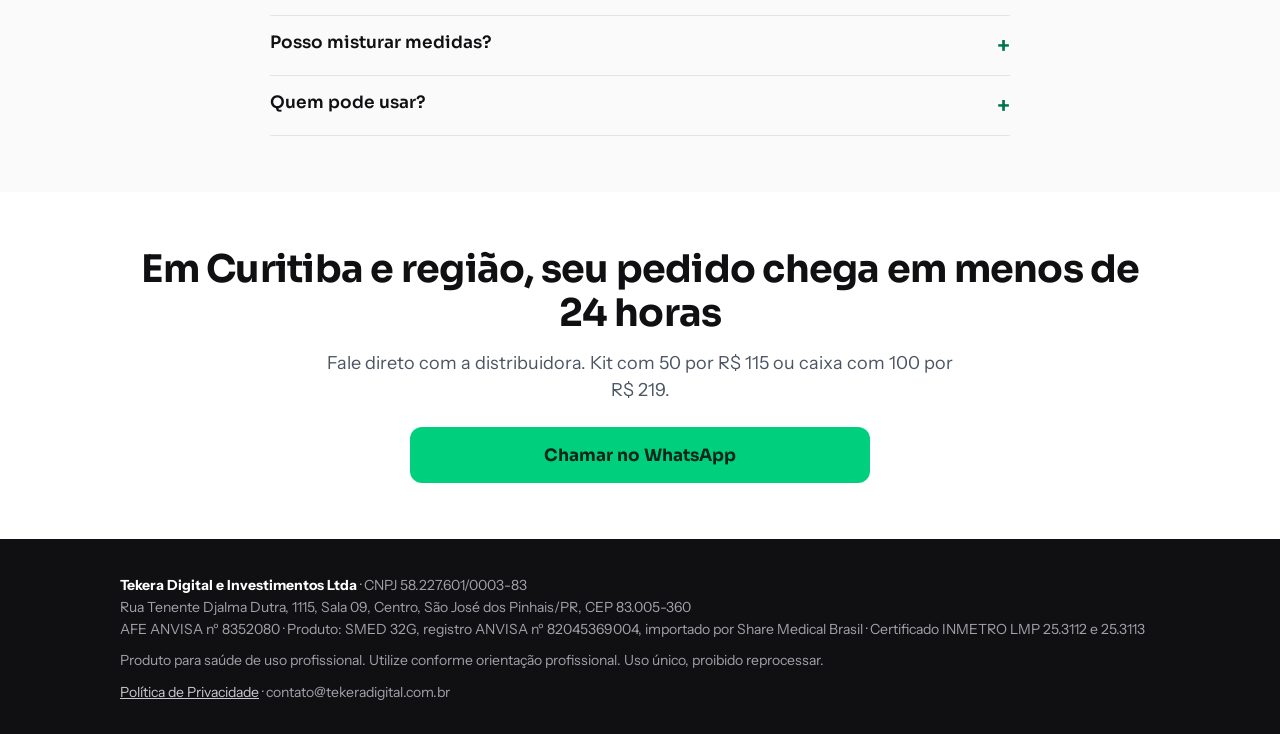
==== commit bd5067c6: "atualização index" ====
--- a/seringas/index.html
+++ b/seringas/index.html
@@ -231,24 +231,6 @@
  </div>
 </section>
 
-<!-- CALCULADORA -->
-<section id="calculadora">
- <div class="wrap two">
-  <div>
-   <span class="eyebrow">Faça a conta</span>
-   <h2>Quanto produto fica preso no bico por mês?</h2>
-   <p class="lead">Coloque os números da sua rotina. Valores ilustrativos: use os dados reais da sua clínica.</p>
-  </div>
-  <div class="calc">
-   <div class="field"><label for="c1">Unidades perdidas por aplicação</label><div class="step"><button type="button" data-d="-1" data-t="c1" aria-label="Diminuir">−</button><input id="c1" type="number" inputmode="decimal" value="1" min="0" step="1"><button type="button" data-d="1" data-t="c1" aria-label="Aumentar">+</button></div></div>
-   <div class="field"><label for="c2">Aplicações por mês</label><div class="step"><button type="button" data-d="-10" data-t="c2" aria-label="Diminuir">−</button><input id="c2" type="number" inputmode="numeric" value="60" min="0" step="10"><button type="button" data-d="10" data-t="c2" aria-label="Aumentar">+</button></div></div>
-   <div class="field"><label for="c3">Custo por unidade do produto (R$)</label><div class="step"><button type="button" data-d="-1" data-t="c3" aria-label="Diminuir">−</button><input id="c3" type="number" inputmode="decimal" value="8" min="0" step="1"><button type="button" data-d="1" data-t="c3" aria-label="Aumentar">+</button></div></div>
-   <div class="result" aria-live="polite"><p>Potencial de perda</p><p class="num" id="r-mes">R$ 480,00 <small style="font-size:15px;color:#A1A1AA">por mês</small></p><p class="num y" id="r-ano">R$ 5.760,00</p><p style="font-size:14px">por ano</p></div>
-   <a class="btn" id="cta-calc" data-publico="estetica" href="#" target="_blank" rel="noopener">Quero reduzir esse desperdício</a>
-  </div>
- </div>
-</section>
-
 <!-- ESPECIFICAÇÕES -->
 <section class="soft" id="specs">
  <div class="wrap">
@@ -294,8 +276,6 @@
    <div>
     <h3>Certificação INMETRO</h3><p class="muted" style="margin-bottom:16px">Certificado INMETRO LMP 25.3112 e 25.3113 (conforme ficha técnica do fabricante).</p>
     <h3>Distribuidora local</h3><p class="muted" style="margin-bottom:16px">Estamos em São José dos Pinhais/PR e entregamos em Curitiba e região metropolitana em menos de 24 horas. Enviamos para todo o Brasil.</p>
-    <h3>Chegou diferente? A gente troca.</h3><p class="muted">Se a medida entregue for diferente da pedida, trocamos. <span class="ph">[CONFIRMAR termos da política de troca]</span></p>
-    <p class="muted" style="margin-top:16px">[PLACEHOLDER DEPOIMENTOS] Inserir aqui avaliações reais de clientes quando houver. Não usar depoimentos fictícios.</p>
    </div>
   </div>
  </div>
@@ -333,11 +313,11 @@
   <h2>Antes de pedir</h2>
   <details><summary>A seringa é original e regularizada?</summary><p>Sim. Produto SMED com registro ANVISA/MS nº 82045369004, importado pela Share Medical Brasil, e distribuído pela Tekera, com AFE ANVISA nº 8352080. O registro pode ser consultado no site da ANVISA.</p></details>
   <details><summary>Vocês emitem nota fiscal?</summary><p>Sim. Todo pedido sai com nota fiscal e registro de lote.</p></details>
-  <details><summary>E se vier alguma unidade com defeito?</summary><p>Cada seringa vem em blister individual estéril. Se houver qualquer problema, fale com a gente pelo WhatsApp com o lote em mãos. <span class="ph">[CONFIRMAR política de troca por defeito]</span></p></details>
+  <details><summary>E se vier alguma unidade com defeito?</summary><p>Cada seringa vem em blister individual estéril. Se houver qualquer problema, fale com a gente pelo WhatsApp com o lote em mãos.</p></details>
   <details><summary>Qual a diferença da 32G para a 30G ou 31G?</summary><p>O número maior indica agulha mais fina: a 32G tem 0,23 mm de diâmetro. Somada à ponta multibisel, foi desenvolvida para mais conforto na aplicação.</p></details>
   <details><summary>Qual o prazo de entrega?</summary><p>Em Curitiba e região metropolitana, em menos de 24 horas. Para outras regiões, consulte prazo e frete pelo WhatsApp.</p></details>
   <details><summary>Qual o pedido mínimo?</summary><p>Kit com 50 seringas, por R$ 115. A caixa com 100 sai por R$ 219. Para compras recorrentes, fale com a gente no WhatsApp.</p></details>
-  <details><summary>Qual a validade?</summary><p>Os lotes atuais têm validade impressa em cada blister. <span class="ph">(página original: até 2031, CONFIRMAR)</span></p></details>
+  <details><summary>Qual a validade?</summary><p>Os lotes atuais têm validade impressa em cada blister.</p></details>
   <details><summary>Posso misturar medidas?</summary><p>Sim. Fale com a gente pelo WhatsApp e montamos o seu pedido.</p></details>
   <details><summary>Quem pode usar?</summary><p>Produto para saúde de uso profissional, conforme a ficha técnica. Uso único, descarte em coletor para perfurocortantes.</p></details>
  </div>
@@ -380,12 +360,6 @@
    if(window.fbq)fbq("track","Contact",{content_name:a.id,content_category:p});
    if(window.gtag)gtag("event","whatsapp_click",{button_id:a.id,publico:p});});
  });
- // calculadora
- var brl=new Intl.NumberFormat("pt-BR",{style:"currency",currency:"BRL"});
- function v(id){var x=parseFloat(document.getElementById(id).value);return isFinite(x)&&x>0?x:0}
- function calc(){var m=v("c1")*v("c2")*v("c3");document.getElementById("r-mes").firstChild.nodeValue=brl.format(m)+" ";document.getElementById("r-ano").textContent=brl.format(m*12)}
- document.querySelectorAll(".step button").forEach(function(b){b.addEventListener("click",function(){var i=document.getElementById(b.dataset.t);i.value=Math.max(0,(parseFloat(i.value)||0)+parseFloat(b.dataset.d));calc()})});
- document.querySelectorAll(".calc input").forEach(function(i){i.addEventListener("input",calc)});
  // player (facade: só carrega o iframe no clique)
  var pl=document.getElementById("player"),pv=C.video;
  document.getElementById("playbtn").addEventListener("click",function(){
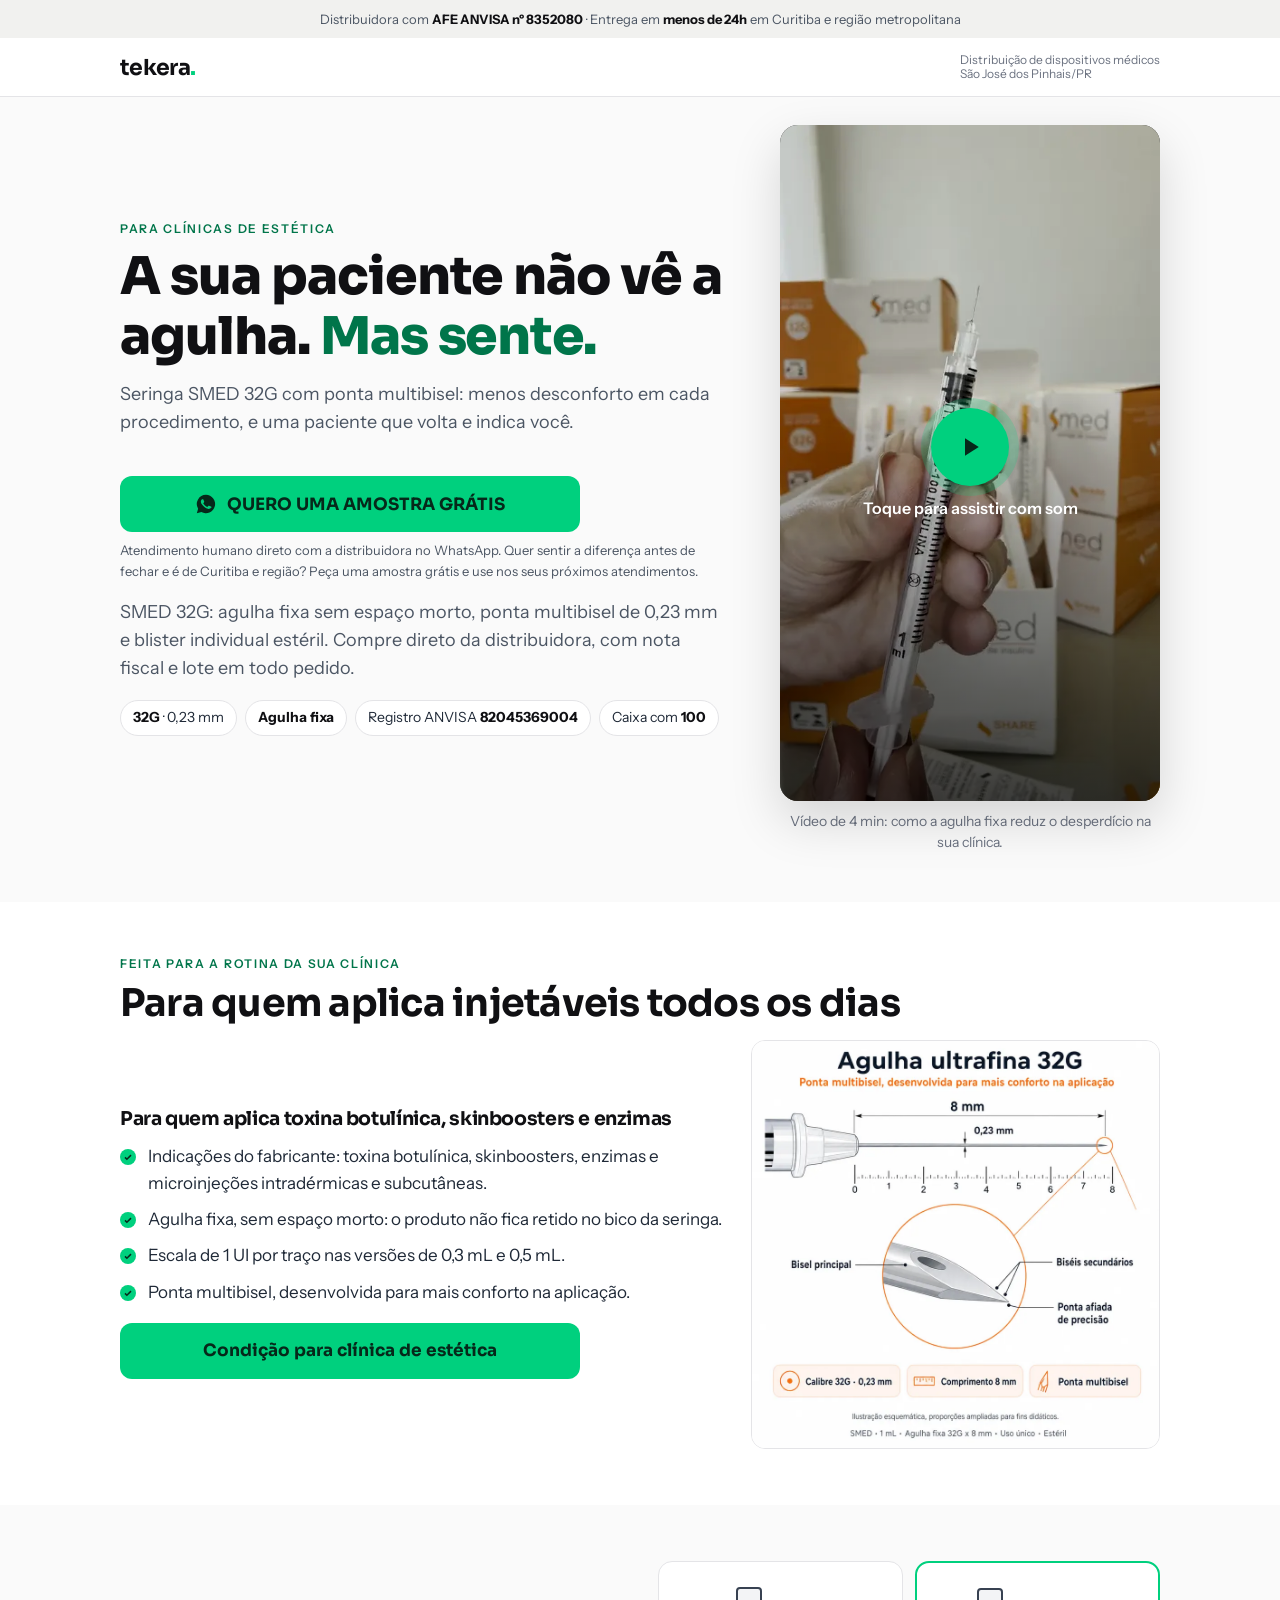
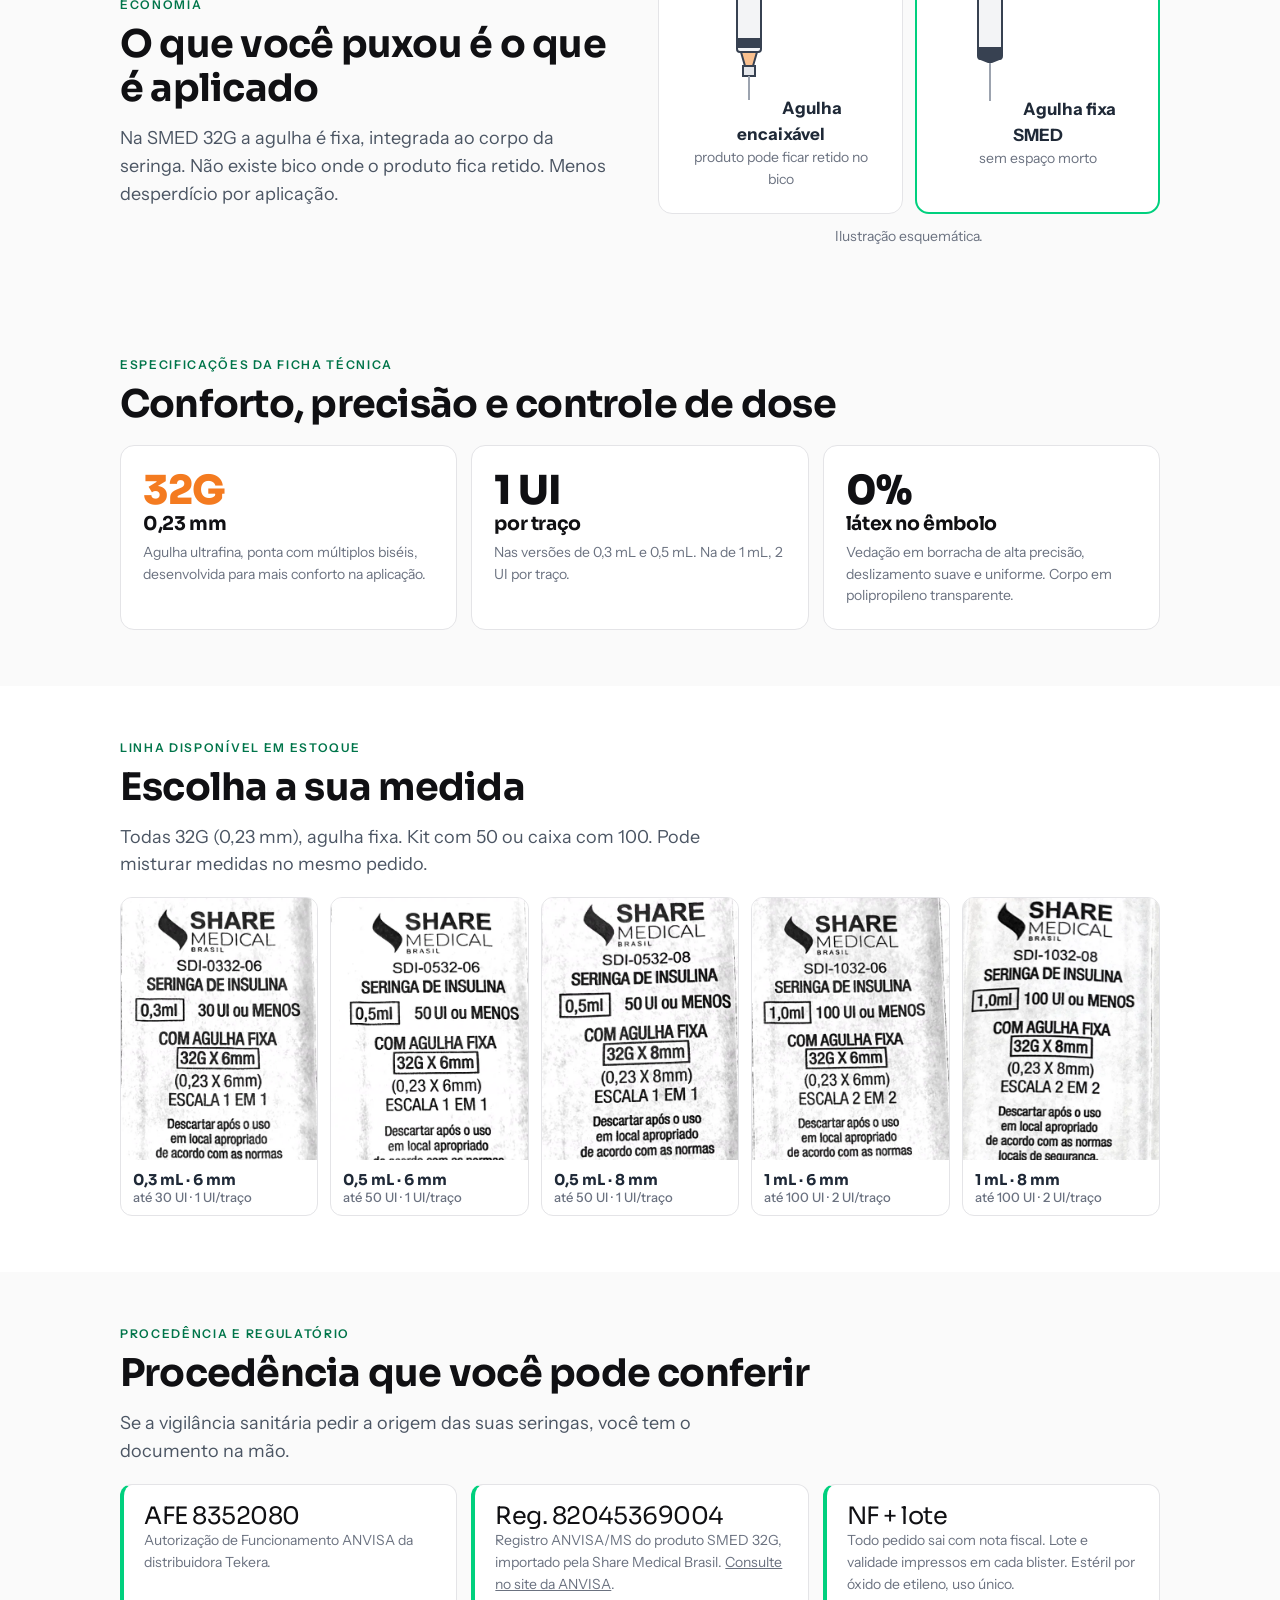
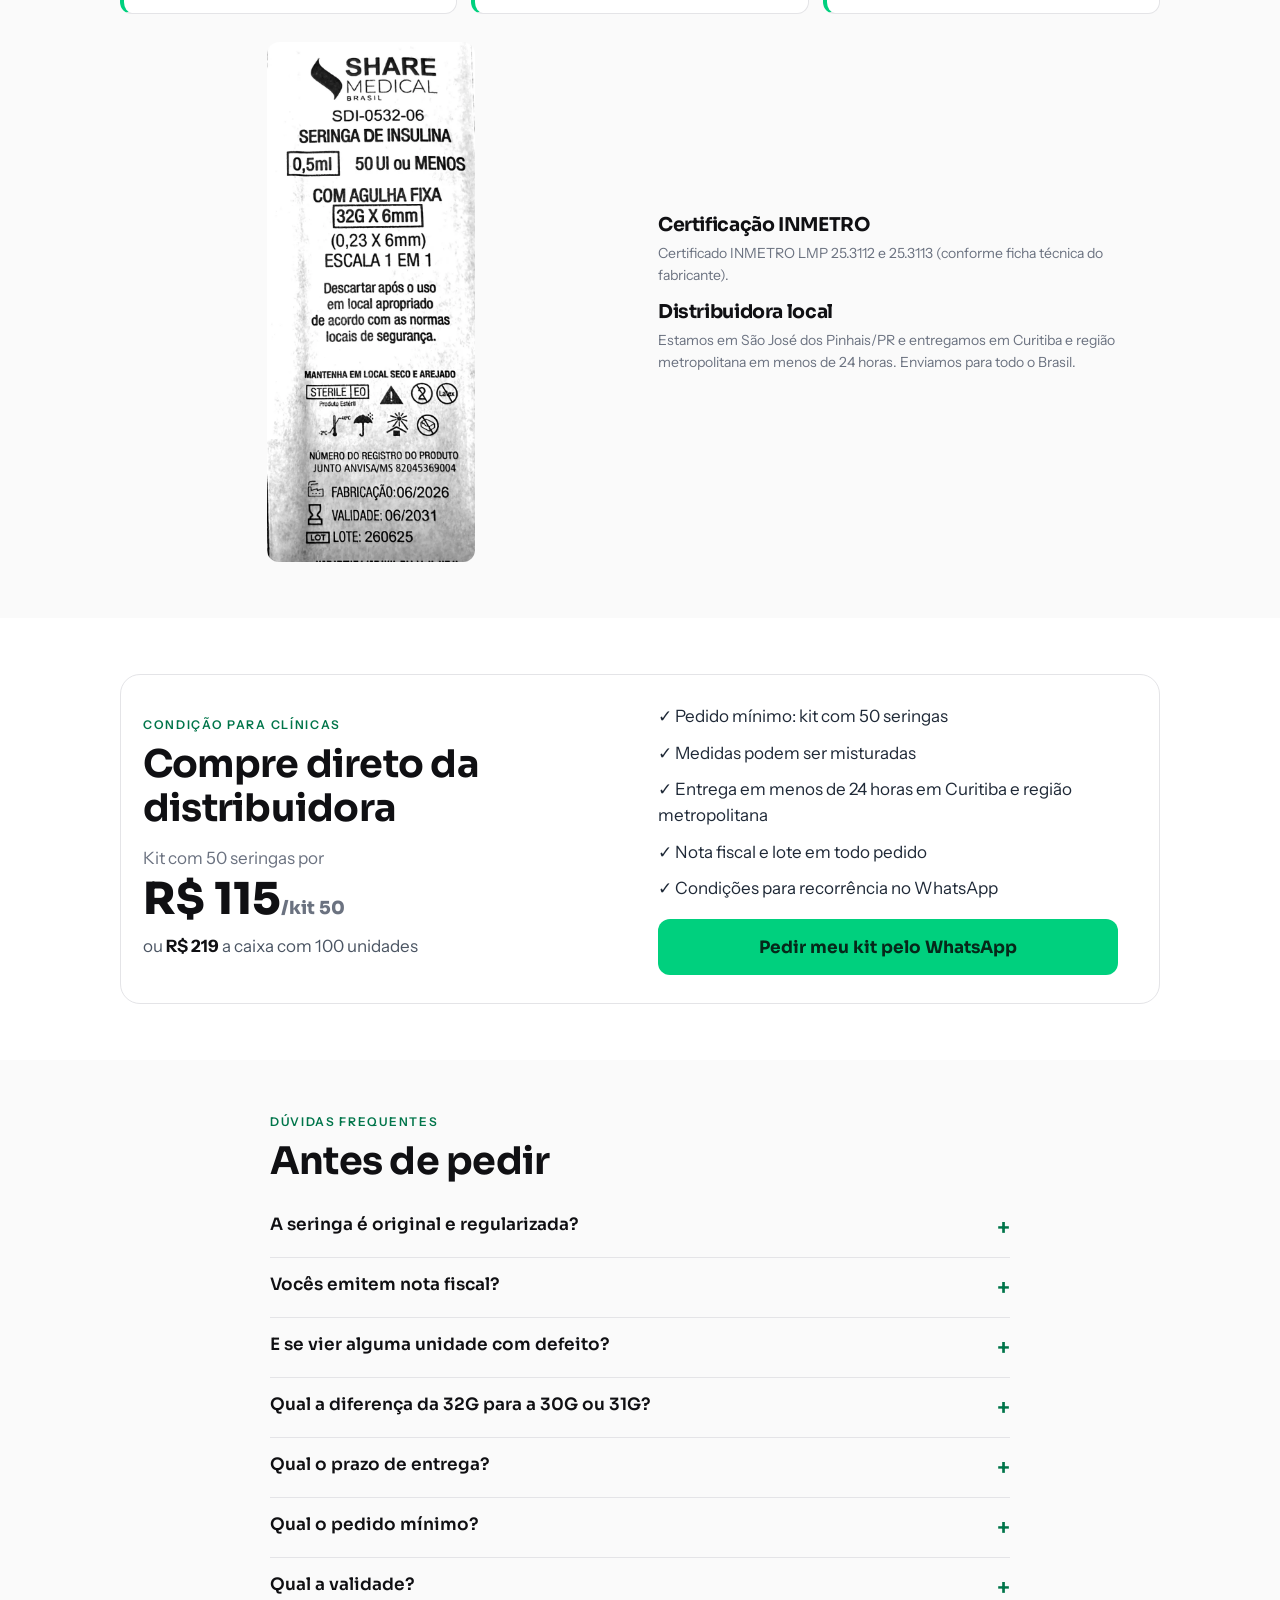
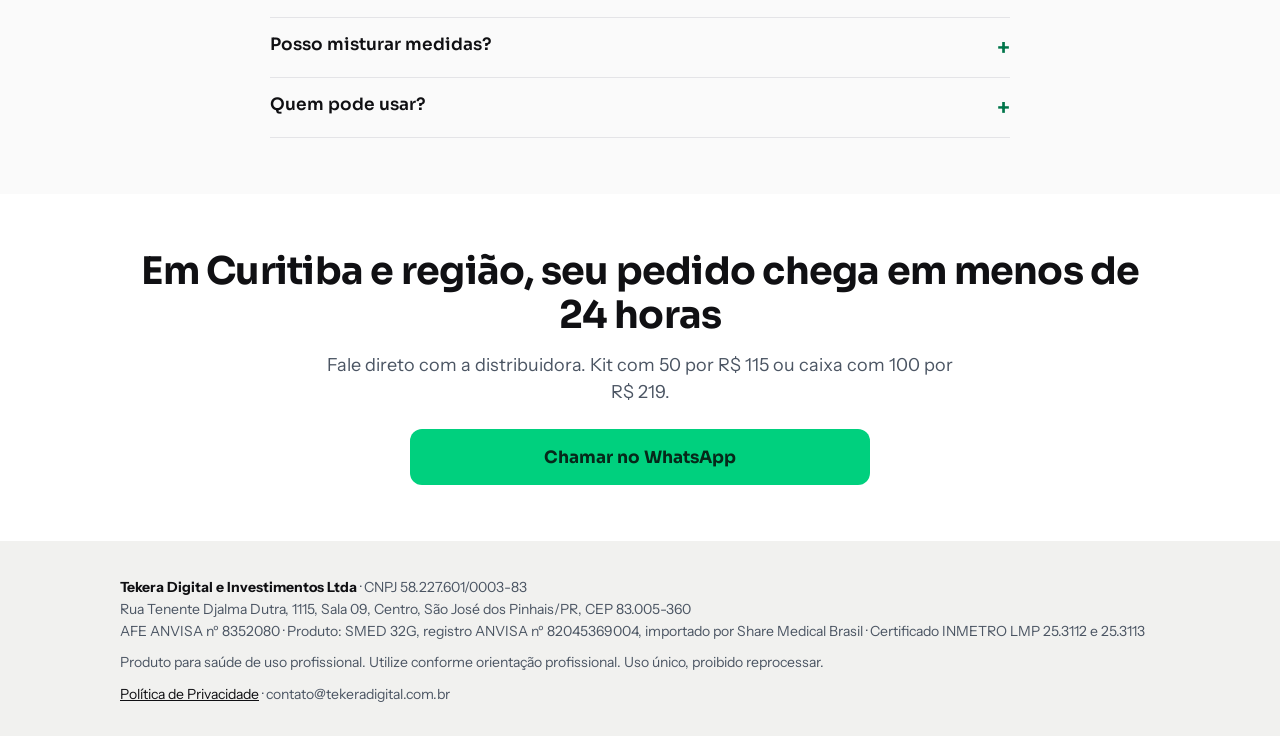
==== commit 4fb53a7e: "seringas: fundo claro, novo título, CTA amostra grátis" ====
--- a/seringas/index.html
+++ b/seringas/index.html
@@ -25,7 +25,8 @@
   ga4Id: "",                         // opcional, ex.: "G-XXXXXXX"
   mensagens: {
     geral:    "Olá! Tenho clínica de estética e quero o kit com 50 seringas SMED 32G (R$ 115).",
-    estetica: "Olá! Tenho clínica de estética e quero o kit com 50 seringas SMED 32G (R$ 115)."
+    estetica: "Olá! Tenho clínica de estética e quero o kit com 50 seringas SMED 32G (R$ 115).",
+    amostra:  "Olá! Tenho clínica de estética em Curitiba/região e quero uma amostra grátis da seringa SMED 32G."
   }
 };
 </script>
@@ -54,34 +55,34 @@
 .lead{color:var(--text2);font-size:18px;max-width:640px}
 .ph{background:#FFF4CC;border:1px dashed #B58900;color:#6B5200;border-radius:6px;padding:0 6px;font-size:.9em;white-space:nowrap}
 /* topbar */
-.top{background:var(--ink);color:#C9C9CE;font-size:13px;text-align:center;padding:9px 12px}
-.top b{color:#fff}
-.nav{background:var(--ink);border-bottom:1px solid #26262C}
+.top{background:#F1F1EF;color:var(--text2);font-size:13px;text-align:center;padding:9px 12px}
+.top b{color:var(--ink)}
+.nav{background:#fff;border-bottom:1px solid var(--line)}
 .nav .wrap{display:flex;align-items:center;justify-content:space-between;height:58px}
-.logo{font:700 22px 'Sora',sans-serif;color:#fff;text-decoration:none;letter-spacing:-.03em}
+.logo{font:700 22px 'Sora',sans-serif;color:var(--ink);text-decoration:none;letter-spacing:-.03em}
 .logo span{color:var(--green)}
-.nav small{color:#A1A1AA;font-size:12px;display:block;line-height:1.2}
+.nav small{color:var(--muted);font-size:12px;display:block;line-height:1.2}
 /* hero */
-.hero{background:var(--ink);color:#E4E4E7;padding:28px 0 48px}
+.hero{background:var(--soft);color:var(--text);padding:28px 0 48px}
 .hero .grid{display:grid;gap:22px;align-items:center}
-.hero h1{color:#fff;font-size:clamp(30px,7.2vw,52px);font-weight:800}
-.hero h1 em{font-style:normal;color:var(--green)}
-.hero p.sub{color:#C9C9CE;font-size:18px;margin:14px 0 18px}
+.hero h1{color:var(--ink);font-size:clamp(30px,7.2vw,52px);font-weight:800}
+.hero h1 em{font-style:normal;color:var(--green-d)}
+.hero p.sub{color:var(--text2);font-size:18px;margin:14px 0 18px}
 .chips{display:flex;flex-wrap:wrap;gap:8px;margin-bottom:20px}
-.chip{border:1px solid #2A2A2F;background:var(--ink2);color:#E4E4E7;border-radius:999px;padding:6px 12px;font-size:14px}
-.chip b{color:#fff}
-.player{position:relative;width:100%;max-width:min(100%,calc(56svh * 9 / 16));margin:0 auto;aspect-ratio:9/16;border-radius:18px;overflow:hidden;background:#000;box-shadow:0 20px 60px rgba(0,0,0,.45)}
+.chip{border:1px solid var(--line);background:#fff;color:var(--text);border-radius:999px;padding:6px 12px;font-size:14px}
+.chip b{color:var(--ink)}
+.player{position:relative;width:100%;max-width:min(100%,calc(56svh * 9 / 16));margin:0 auto;aspect-ratio:9/16;border-radius:18px;overflow:hidden;background:#000;box-shadow:0 20px 50px rgba(0,0,0,.15)}
 .player img{width:100%;height:100%;object-fit:cover;object-position:center;opacity:.85}
 .player button{position:absolute;inset:0;border:0;background:linear-gradient(180deg,rgba(0,0,0,0) 40%,rgba(0,0,0,.7));cursor:pointer;color:#fff;display:flex;flex-direction:column;align-items:center;justify-content:center;gap:12px;font:600 16px 'Instrument Sans',sans-serif}
 .play{width:78px;height:78px;border-radius:50%;background:var(--green);display:grid;place-items:center;box-shadow:0 0 0 10px rgba(0,208,126,.2)}
 .player iframe{position:absolute;inset:0;width:100%;height:100%;border:0}
-.vnote{color:#A1A1AA;font-size:14px;text-align:center;margin-top:10px}
+.vnote{color:var(--muted);font-size:14px;text-align:center;margin-top:10px}
 /* buttons */
 .btn{display:flex;align-items:center;justify-content:center;gap:10px;min-height:56px;padding:14px 22px;border-radius:12px;background:var(--green);color:#06281A;font:700 17px 'Sora',sans-serif;text-decoration:none;border:0;cursor:pointer;width:100%;max-width:460px;transition:transform .15s}
 .btn:hover{transform:translateY(-1px)}
 .btn svg{flex:none}
 .btn.ghost{background:transparent;color:var(--ink);border:1.5px solid var(--ink)}
-.micro{font-size:13px;color:#A1A1AA;margin-top:8px}
+.micro{font-size:13px;color:var(--text2);margin-top:8px}
 /* cards */
 .cards{display:grid;gap:14px}
 .card{border:1px solid var(--line);border-radius:var(--r);padding:22px;background:#fff}
@@ -110,12 +111,12 @@
 .seal{border:1px solid var(--line);border-left:4px solid var(--green);border-radius:12px;padding:18px 20px;background:#fff}
 .seal .num{font-size:24px}
 /* offer */
-.offer{background:var(--ink);color:#E4E4E7;border-radius:20px;padding:28px 22px}
-.offer h2{color:#fff}
-.price{font:800 44px 'Sora',sans-serif;color:#fff}
+.offer{background:#fff;border:1px solid var(--line);color:var(--text);border-radius:20px;padding:28px 22px}
+.offer h2{color:var(--ink)}
+.price{font:800 44px 'Sora',sans-serif;color:var(--ink)}
 .offer table{width:100%;border-collapse:collapse;margin:16px 0;font-size:15px}
-.offer td,.offer th{padding:10px 8px;border-bottom:1px solid #2A2A2F;text-align:left}
-.offer th{color:#A1A1AA;font-weight:500;font-size:13px}
+.offer td,.offer th{padding:10px 8px;border-bottom:1px solid var(--line);text-align:left}
+.offer th{color:var(--muted);font-weight:500;font-size:13px}
 /* faq */
 details{border-bottom:1px solid var(--line);padding:16px 0}
 summary{font:600 17px 'Sora',sans-serif;color:var(--ink);cursor:pointer;list-style:none;display:flex;justify-content:space-between;gap:12px}
@@ -133,9 +134,9 @@
 .result .num{color:#fff;font-size:30px}
 .result .num.y{color:var(--orange);font-size:36px}
 /* footer */
-footer{background:var(--ink);color:#A1A1AA;font-size:14px;padding:36px 0 30px}
-footer b{color:#fff}
-footer a{color:#C9C9CE}
+footer{background:#F1F1EF;color:var(--text2);font-size:14px;padding:36px 0 30px}
+footer b{color:var(--ink)}
+footer a{color:var(--ink)}
 /* sticky */
 .sticky{position:fixed;left:8px;right:8px;bottom:max(8px,env(safe-area-inset-bottom));z-index:50;transition:transform .25s,opacity .25s}
 .sticky .btn{max-width:none;box-shadow:0 10px 30px rgba(0,0,0,.25)}
@@ -166,8 +167,9 @@
 <section class="hero" id="topo">
  <div class="wrap grid">
   <div class="ht">
-   <span class="eyebrow" style="color:var(--green)">Para clínicas de estética</span>
-   <h1>A seringa <em>32G de agulha fixa</em> que não deixa produto preso no bico.</h1>
+   <span class="eyebrow">Para clínicas de estética</span>
+   <h1>A sua paciente não vê a agulha. <em>Mas sente.</em></h1>
+   <p class="sub">Seringa SMED 32G com ponta multibisel: menos desconforto em cada procedimento, e uma paciente que volta e indica você.</p>
   </div>
   <div class="hv">
    <div class="player" id="player">
@@ -177,10 +179,10 @@
    <p class="vnote">Vídeo de 4 min: como a agulha fixa reduz o desperdício na sua clínica.</p>
   </div>
   <div class="hc">
-   <a class="btn" id="cta-hero" data-publico="geral" href="#" target="_blank" rel="noopener">
+   <a class="btn" id="cta-hero" data-publico="amostra" href="#" target="_blank" rel="noopener">
      <svg width="22" height="22" viewBox="0 0 24 24" fill="#06281A" aria-hidden="true"><path d="M12 2a10 10 0 0 0-8.6 15.1L2 22l5-1.3A10 10 0 1 0 12 2zm5.3 14.1c-.2.6-1.3 1.2-1.8 1.2-.5.1-1 .2-3.3-.7-2.8-1.1-4.5-4-4.7-4.2-.1-.2-1.1-1.5-1.1-2.9s.7-2 1-2.3c.2-.3.5-.3.7-.3h.5c.2 0 .4 0 .6.5l.8 2c.1.2.1.4 0 .5l-.4.6-.4.4c-.1.2-.3.3-.1.6.2.3.8 1.3 1.7 2.1 1.2 1 2.1 1.4 2.4 1.5.3.1.5.1.6-.1l.9-1c.2-.3.4-.2.7-.1l2 .9c.3.1.5.2.5.3.1.2.1.6-.1 1z"/></svg>
-     Quero meu kit com 50 por R$ 115</a>
-   <p class="micro">Atendimento humano direto com a distribuidora no WhatsApp.</p>
+     QUERO UMA AMOSTRA GRÁTIS</a>
+   <p class="micro">Atendimento humano direto com a distribuidora no WhatsApp. Quer sentir a diferença antes de fechar e é de Curitiba e região? Peça uma amostra grátis e use nos seus próximos atendimentos.</p>
    <p class="sub">SMED 32G: agulha fixa sem espaço morto, ponta multibisel de 0,23 mm e blister individual estéril. Compre direto da distribuidora, com nota fiscal e lote em todo pedido.</p>
    <div class="chips"><span class="chip"><b>32G</b> · 0,23 mm</span><span class="chip"><b>Agulha fixa</b></span><span class="chip">Registro ANVISA <b>82045369004</b></span><span class="chip">Caixa com <b>100</b></span></div>
 
@@ -249,7 +251,7 @@
  <div class="wrap">
   <span class="eyebrow">Linha disponível em estoque</span>
   <h2>Escolha a sua medida</h2>
-  <p class="lead">Todas 32G (0,23 mm), agulha fixa. Kit com 50 (R$ 115) ou caixa com 100 (R$ 219). Pode misturar medidas no mesmo pedido.</p>
+  <p class="lead">Todas 32G (0,23 mm), agulha fixa. Kit com 50 ou caixa com 100. Pode misturar medidas no mesmo pedido.</p>
   <div class="sizes" style="margin-top:18px">
    <div class="size"><img src="assets/rotulo-03x6.webp" width="480" height="656" loading="lazy" alt="Rótulo SMED 0,3 mL 32G x 6 mm"><div>0,3 mL · 6 mm<small>até 30 UI · 1 UI/traço</small></div></div>
    <div class="size"><img src="assets/rotulo-05x6.webp" width="480" height="665" loading="lazy" alt="Rótulo SMED 0,5 mL 32G x 6 mm"><div>0,5 mL · 6 mm<small>até 50 UI · 1 UI/traço</small></div></div>
@@ -286,11 +288,11 @@
  <div class="wrap">
   <div class="offer two">
    <div>
-    <span class="eyebrow" style="color:var(--green)">Condição para clínicas</span>
+    <span class="eyebrow">Condição para clínicas</span>
     <h2>Compre direto da distribuidora</h2>
-    <p style="color:#A1A1AA">Kit com 50 seringas por</p>
-    <p class="price">R$ 115<span style="font-size:18px;color:#A1A1AA">/kit 50</span></p>
-    <p style="color:#C9C9CE;margin-top:6px">ou <b style="color:#fff">R$ 219</b> a caixa com 100 unidades</p>
+    <p style="color:var(--muted)">Kit com 50 seringas por</p>
+    <p class="price">R$ 115<span style="font-size:18px;color:var(--muted)">/kit 50</span></p>
+    <p style="color:var(--text2);margin-top:6px">ou <b style="color:var(--ink)">R$ 219</b> a caixa com 100 unidades</p>
    </div>
    <div>
     <ul style="list-style:none;display:grid;gap:10px;margin-bottom:18px">
